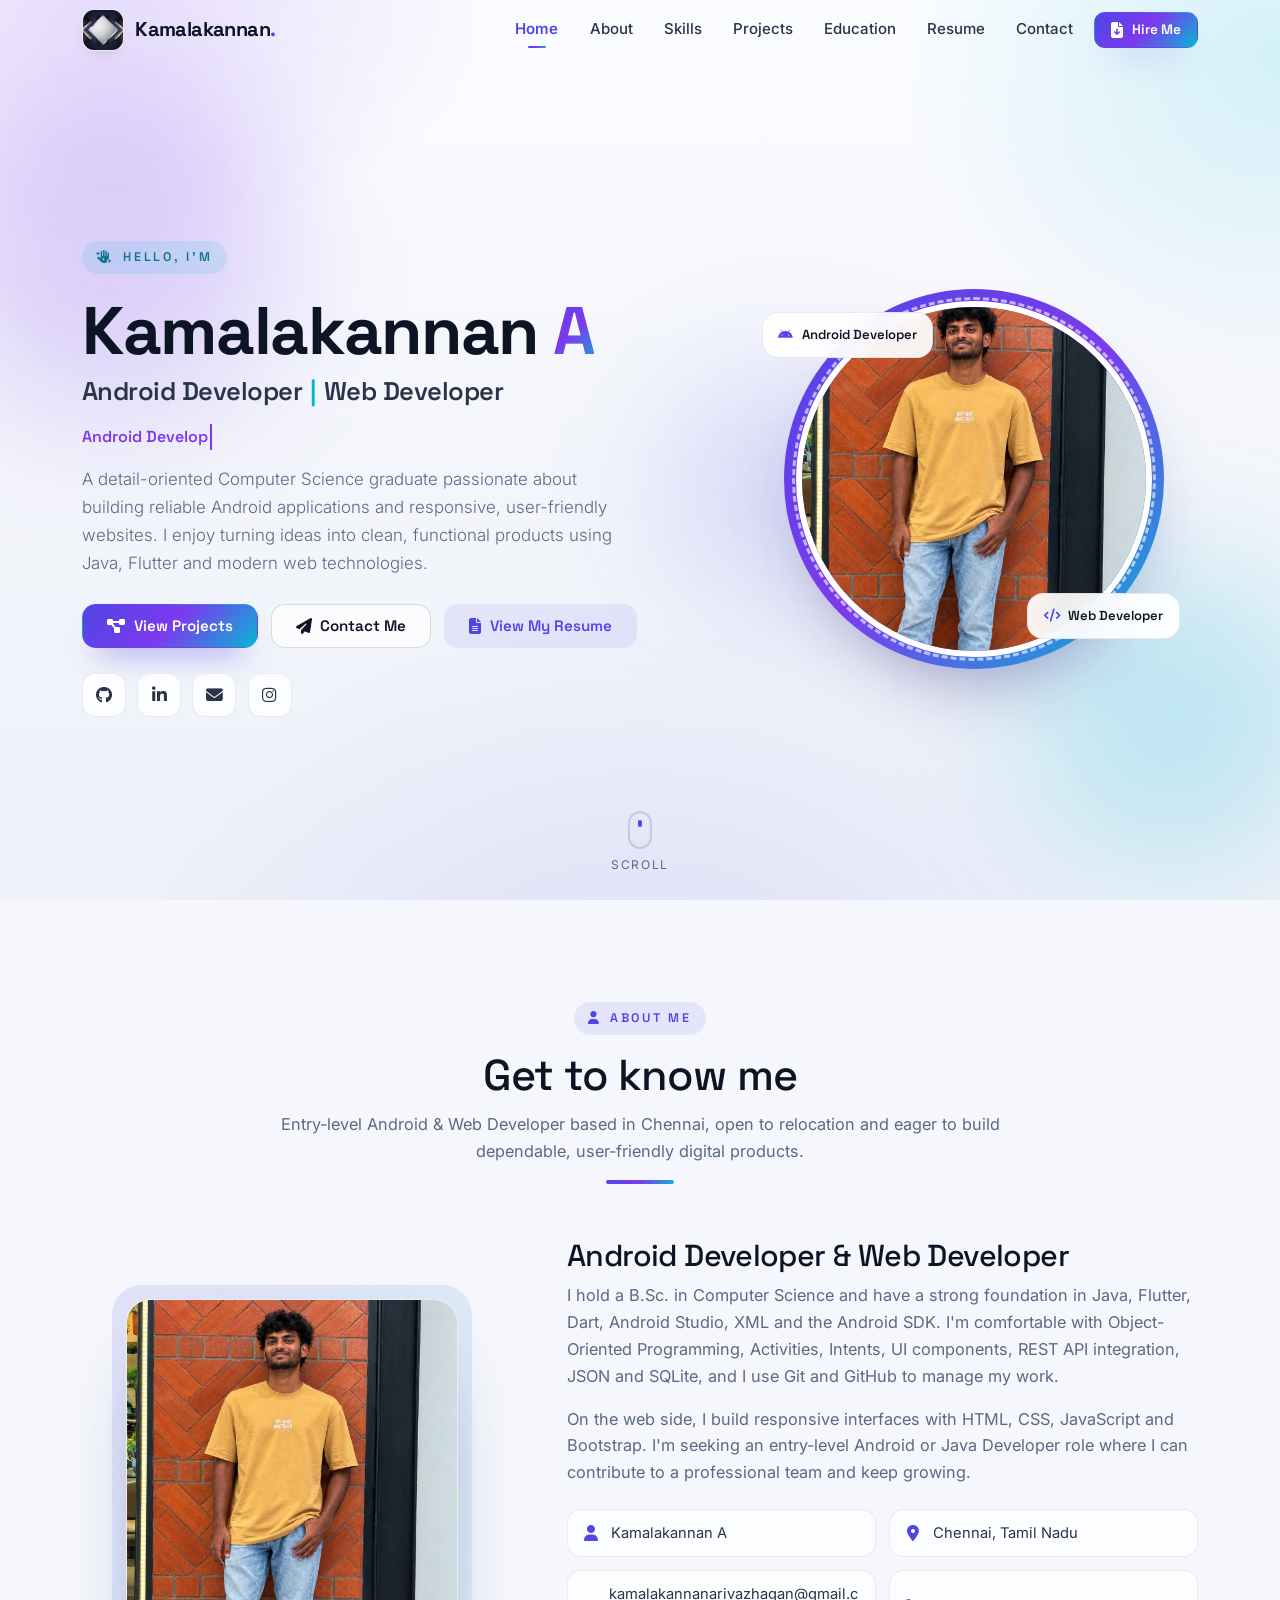
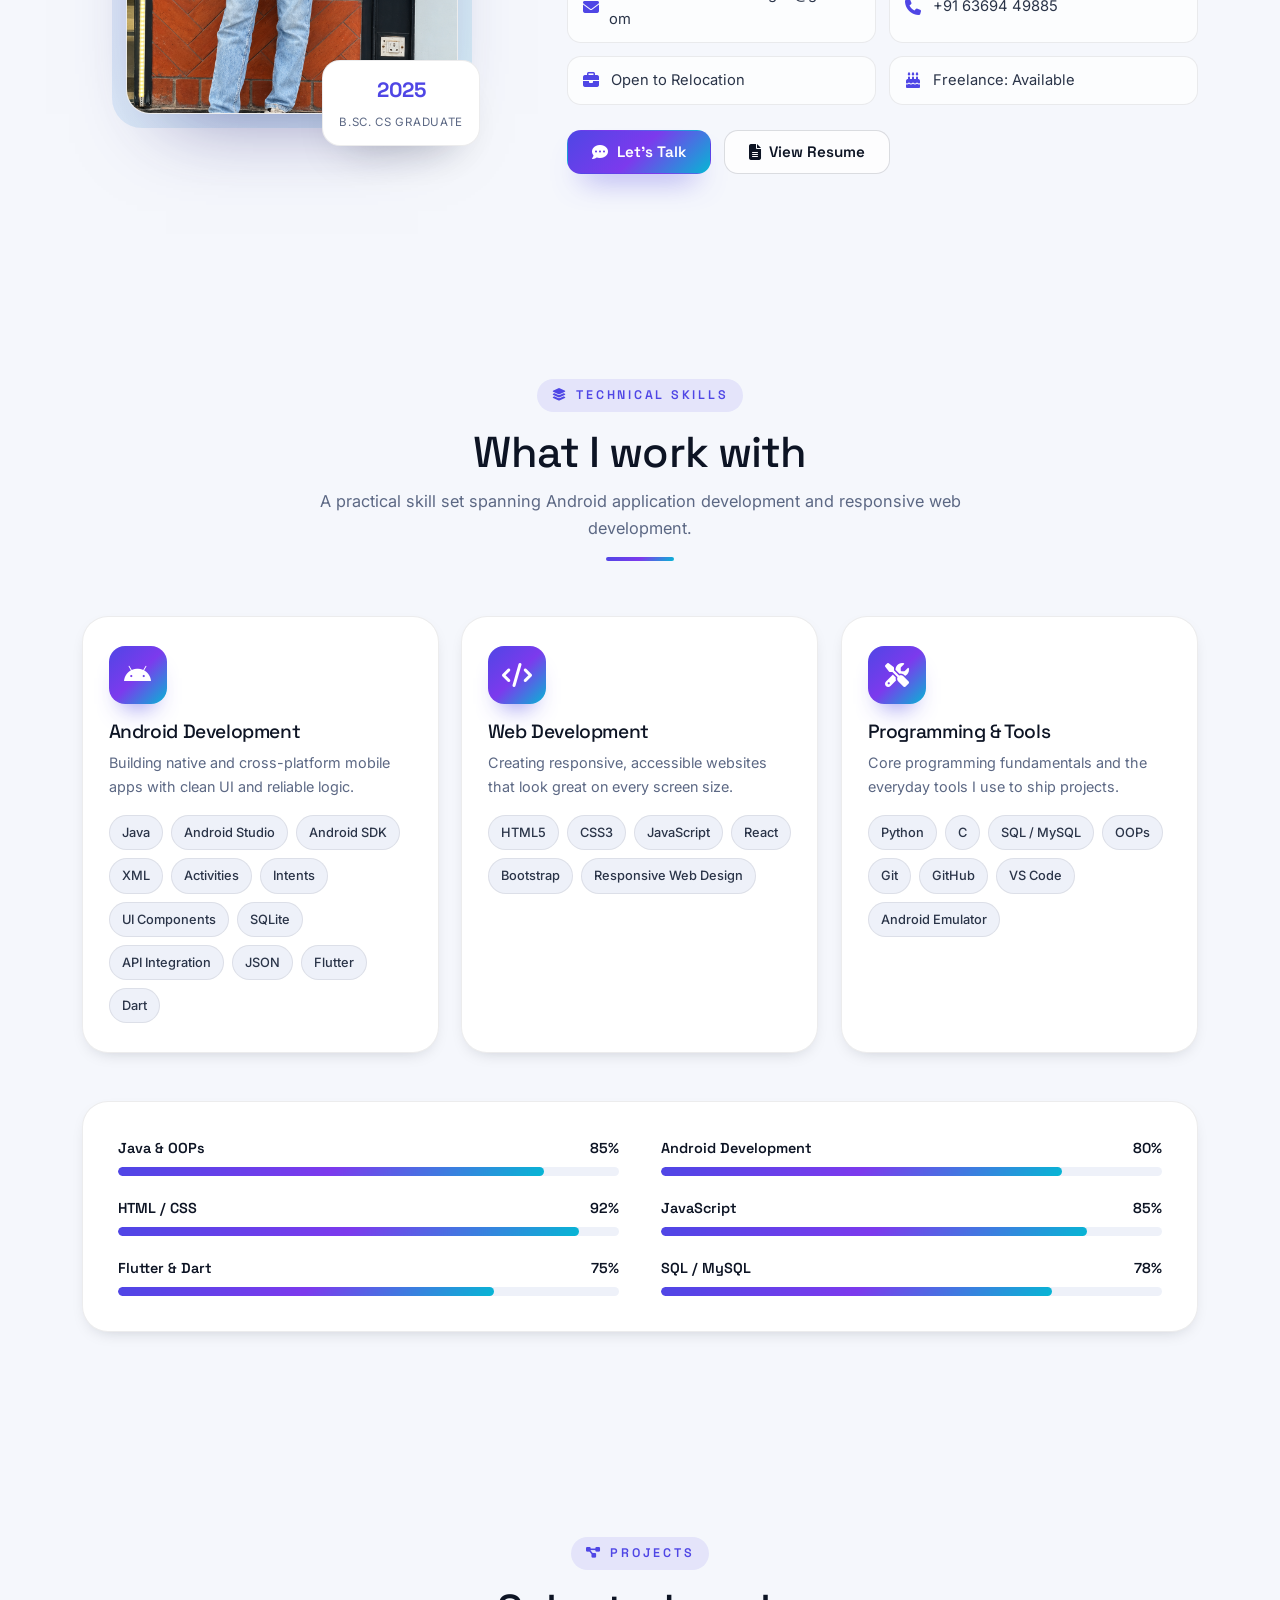
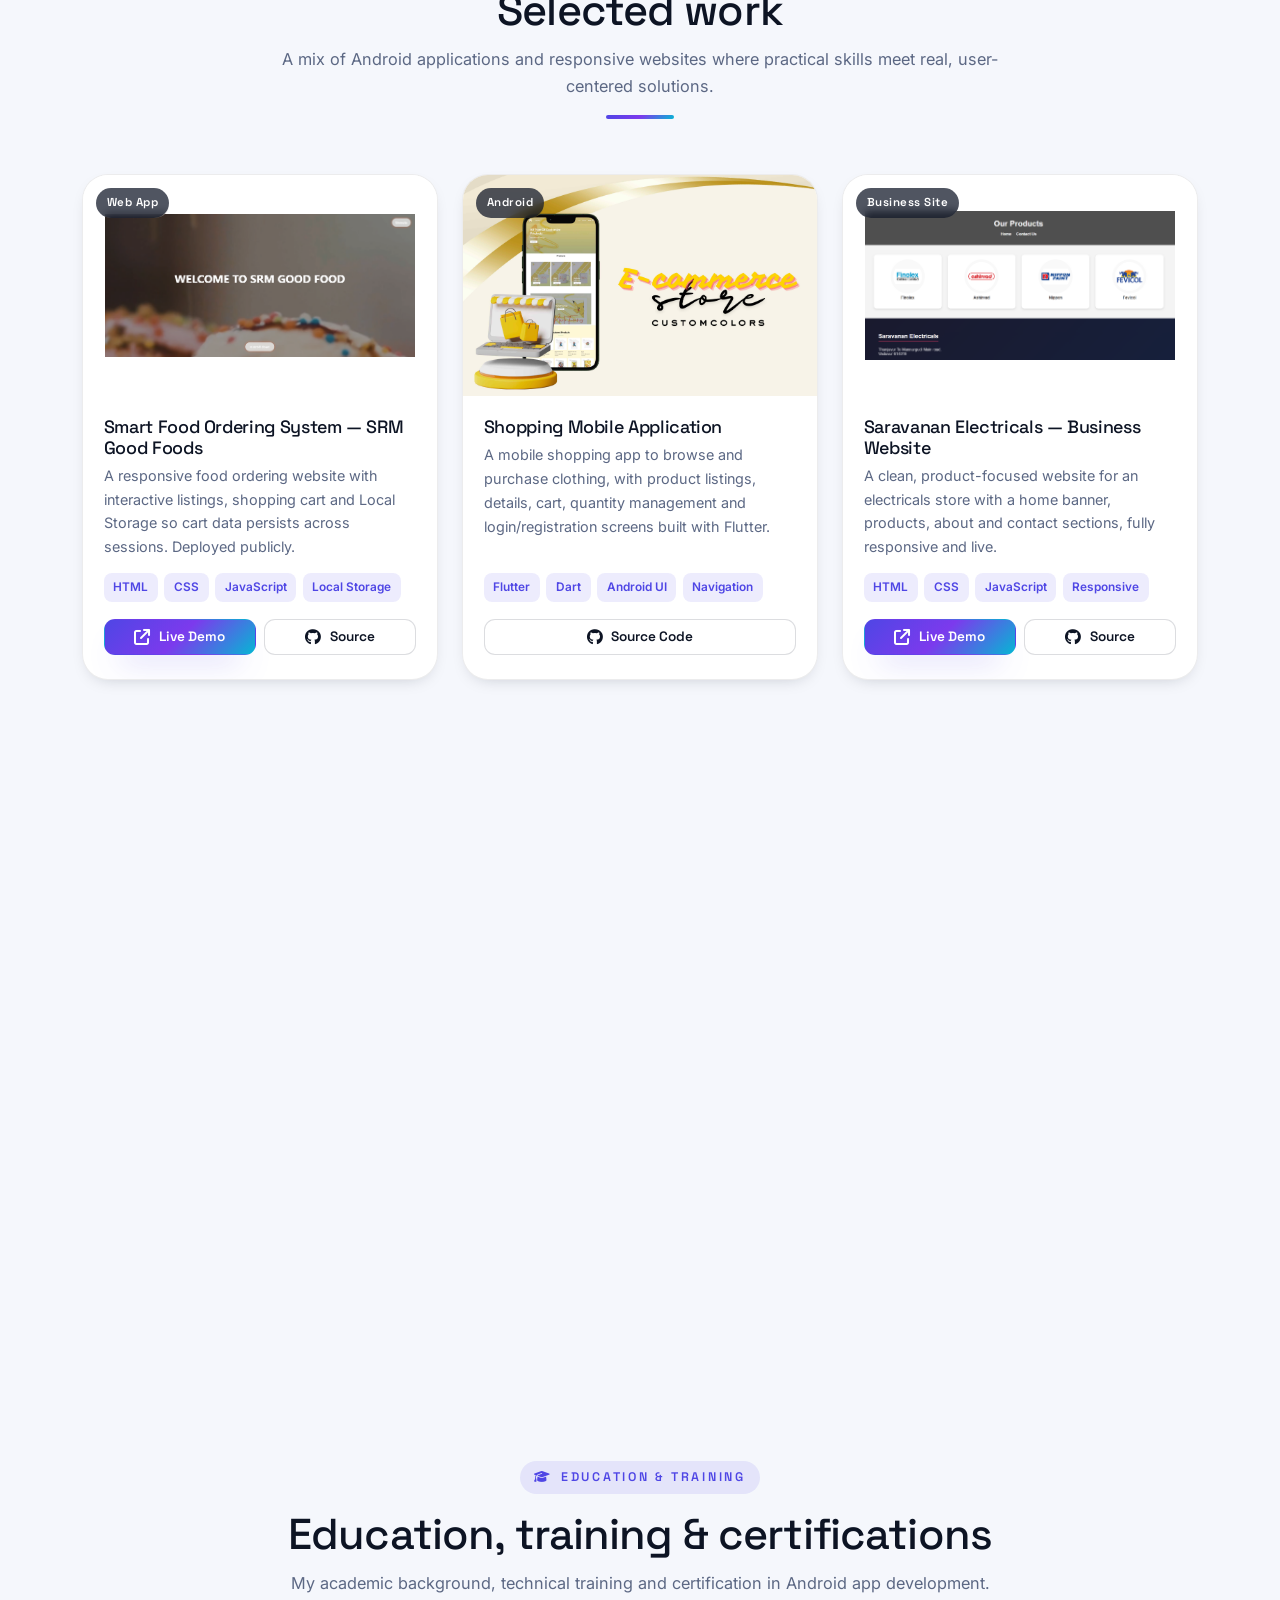
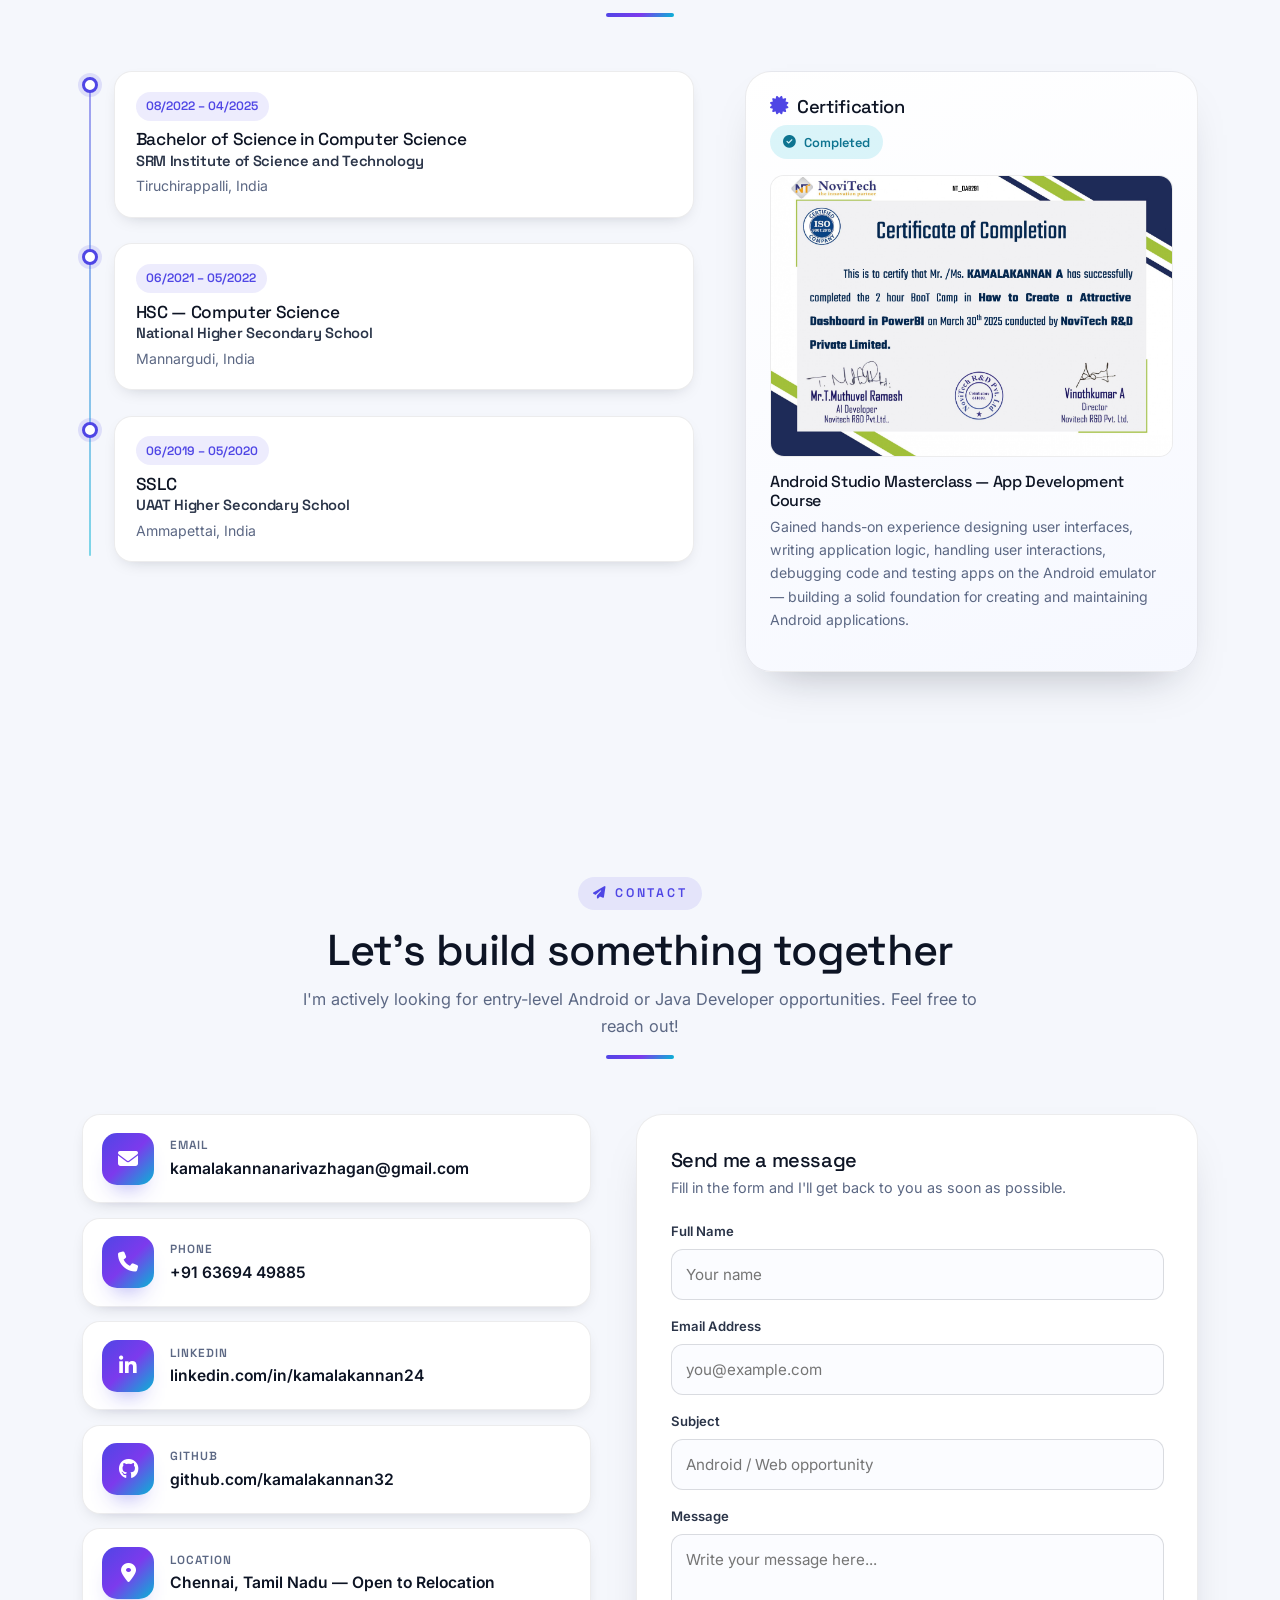
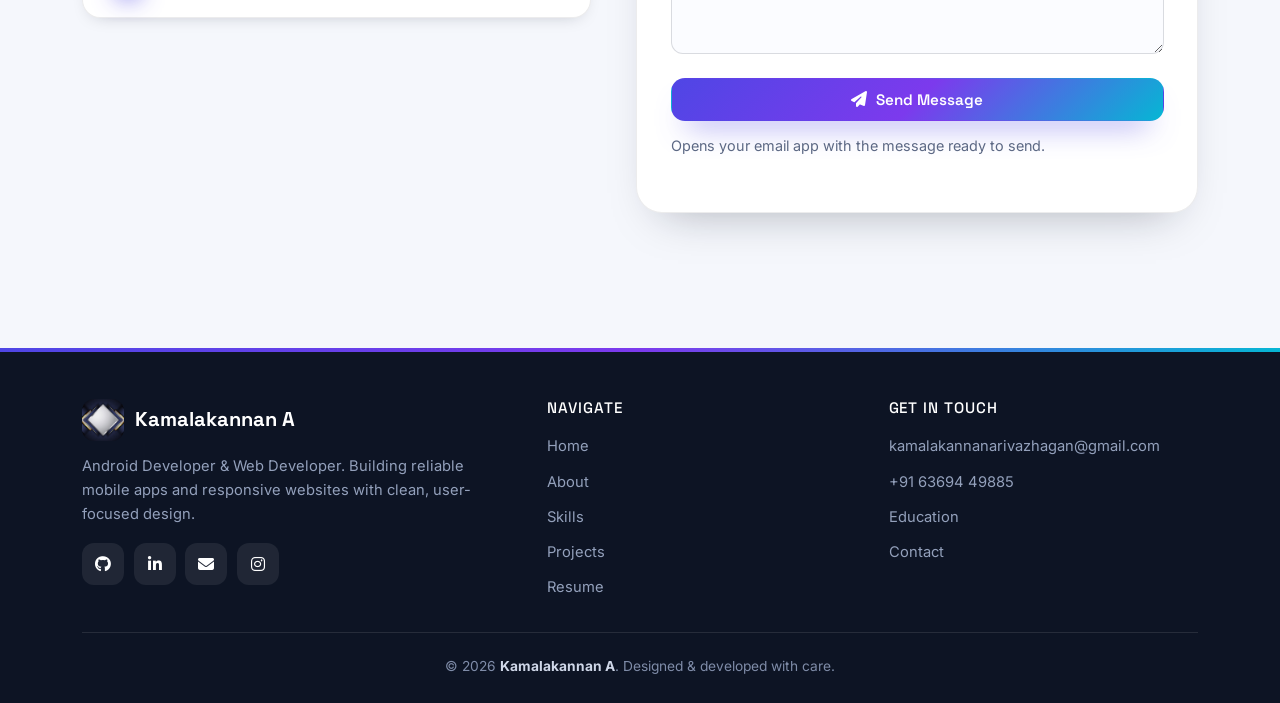
==== Kamalakannan-portfolio-master/index.html @ 7d99e380 "First version of my portfolio" ====
<!doctype html>
<html lang="en">

<head>
    <meta charset="utf-8">
    <meta name="viewport" content="width=device-width, initial-scale=1">
    <meta name="description"
        content="Kamalakannan A — Android Developer and Web Developer. Explore my mobile applications, responsive websites, projects and resume.">
    <meta name="author" content="Kamalakannan A">

    <title>Kamalakannan A | Android Developer &amp; Web Developer</title>

    <link rel="icon" href="pics/logo.png" type="image">
    <link rel="preconnect" href="https://fonts.googleapis.com">
    <link rel="preconnect" href="https://fonts.gstatic.com" crossorigin>
    <link
        href="https://fonts.googleapis.com/css2?family=Inter:wght@400;500;600;700&family=Space+Grotesk:wght@500;600;700&display=swap"
        rel="stylesheet">
    <link href="https://cdn.jsdelivr.net/npm/bootstrap@5.0.2/dist/css/bootstrap.min.css" rel="stylesheet"
        integrity="sha384-EVSTQN3/azprG1Anm3QDgpJLIm9Nao0Yz1ztcQTwFspd3yD65VohhpuuCOmLASjC" crossorigin="anonymous">
    <link rel="stylesheet" href="https://cdnjs.cloudflare.com/ajax/libs/font-awesome/6.5.2/css/all.min.css">
    <link rel="stylesheet" href="styles.css">
</head>

<body>
    <!-- Scroll progress -->
    <div class="scroll-progress"><span id="scrollBar"></span></div>

    <!-- ================= HEADER / NAV ================= -->
    <header class="site-header" id="siteHeader">
        <nav class="navbar navbar-expand-lg">
            <div class="container nav-inner">
                <a class="brand" href="#home">
                    <img src="pics/logo.png" class="brand-logo" alt="Kamalakannan logo">
                    <span>Kamalakannan<span class="dot">.</span></span>
                </a>

                <button class="navbar-toggler" type="button" data-bs-toggle="collapse" data-bs-target="#navMenu"
                    aria-controls="navMenu" aria-expanded="false" aria-label="Toggle navigation">
                    <span class="navbar-toggler-icon"></span>
                </button>

                <div class="collapse navbar-collapse" id="navMenu">
                    <ul class="nav-links ms-auto">
                        <li><a href="#home" class="is-active">Home</a></li>
                        <li><a href="#about">About</a></li>
                        <li><a href="#skills">Skills</a></li>
                        <li><a href="#projects">Projects</a></li>
                        <li><a href="#education">Education</a></li>
                        <li><a href="resume.html">Resume</a></li>
                        <li><a href="#contact">Contact</a></li>
                    </ul>
                    <a href="resume.html" class="btn-x btn-primary btn-sm-x nav-cta">
                        <i class="fa-solid fa-file-arrow-down"></i> Hire Me
                    </a>
                </div>
            </div>
        </nav>
    </header>

    <main>
        <!-- ================= HERO / HOME ================= -->
        <section class="hero" id="home">
            <span class="hero-blob b1"></span>
            <span class="hero-blob b2"></span>
            <span class="hero-blob b3"></span>

            <div class="container hero-grid">
                <div class="hero-text">
                    <span class="eyebrow"><i class="fa-solid fa-hand-sparkles"></i> Hello, I'm</span>
                    <h1>Kamalakannan <span class="gradient-text">A</span></h1>
                    <h2 class="role">
                        <span>Android Developer</span>
                        <span class="sep">|</span>
                        <span>Web Developer</span>
                    </h2>
                    <p class="type-line"><span id="typewriter"></span><span class="cursor">&nbsp;</span></p>
                    <p class="lead">
                        A detail-oriented Computer Science graduate passionate about building reliable Android
                        applications and responsive, user-friendly websites. I enjoy turning ideas into clean,
                        functional products using Java, Flutter and modern web technologies.
                    </p>

                    <div class="hero-btns">
                        <a href="#projects" class="btn-x btn-primary">
                            <i class="fa-solid fa-diagram-project"></i> View Projects
                        </a>
                        <a href="#contact" class="btn-x btn-outline">
                            <i class="fa-solid fa-paper-plane"></i> Contact Me
                        </a>
                        <a href="resume.html" class="btn-x btn-ghost">
                            <i class="fa-solid fa-file-lines"></i> View My Resume
                        </a>
                    </div>

                    <div class="hero-social">
                        <a href="https://github.com/kamalakannan32" target="_blank" rel="noopener"
                            aria-label="GitHub"><i class="fa-brands fa-github"></i></a>
                        <a href="https://www.linkedin.com/in/kamalakannan24/" target="_blank" rel="noopener"
                            aria-label="LinkedIn"><i class="fa-brands fa-linkedin-in"></i></a>
                        <a href="mailto:kamalakannanarivazhagan@gmail.com" aria-label="Email">
                            <i class="fa-solid fa-envelope"></i></a>
                        <a href="https://www.instagram.com/_kamal__24_" target="_blank" rel="noopener"
                            aria-label="Instagram"><i class="fa-brands fa-instagram"></i></a>
                    </div>
                </div>

                <div class="hero-photo">
                    <div class="photo-ring">
                        <img src="pics/kamal1.png" alt="Kamalakannan A">
                    </div>
                    <div class="float-card badge-android"><i class="fa-brands fa-android"></i> Android Developer</div>
                    <div class="float-card badge-web"><i class="fa-solid fa-code"></i> Web Developer</div>
                </div>
            </div>

            <a href="#about" class="scroll-cue" aria-label="Scroll down">
                <span class="mouse"></span>
                Scroll
            </a>
        </section>

        <!-- ================= ABOUT ================= -->
        <section class="section" id="about">
            <div class="container">
                <div class="section-head reveal">
                    <span class="eyebrow"><i class="fa-solid fa-user"></i> About Me</span>
                    <h2>Get to know me</h2>
                    <p>Entry-level Android &amp; Web Developer based in Chennai, open to relocation and eager to build
                        dependable, user-friendly digital products.</p>
                    <div class="under-line"></div>
                </div>

                <div class="about-grid">
                    <div class="about-photo reveal d1">
                        <div class="frame-wrap">
                            <div class="frame">
                                <img src="pics/kamal1.png" alt="Kamalakannan A profile photo">
                            </div>
                            <div class="exp-badge">
                                <strong>2025</strong>
                                <span>B.Sc. CS Graduate</span>
                            </div>
                        </div>
                    </div>

                    <div class="about-content reveal d2">
                        <h3>Android Developer &amp; Web Developer</h3>
                        <p>
                            I hold a B.Sc. in Computer Science and have a strong foundation in Java, Flutter, Dart,
                            Android Studio, XML and the Android SDK. I'm comfortable with Object-Oriented Programming,
                            Activities, Intents, UI components, REST API integration, JSON and SQLite, and I use Git and
                            GitHub to manage my work.
                        </p>
                        <p>
                            On the web side, I build responsive interfaces with HTML, CSS, JavaScript and Bootstrap.
                            I'm seeking an entry-level Android or Java Developer role where I can contribute to a
                            professional team and keep growing.
                        </p>

                        <ul class="info-grid">
                            <li><i class="fa-solid fa-user"></i> Kamalakannan A</li>
                            <li><i class="fa-solid fa-location-dot"></i> Chennai, Tamil Nadu</li>
                            <li><i class="fa-solid fa-envelope"></i> kamalakannanarivazhagan@gmail.com</li>
                            <li><i class="fa-solid fa-phone"></i> +91 63694 49885</li>
                            <li><i class="fa-solid fa-briefcase"></i> Open to Relocation</li>
                            <li><i class="fa-solid fa-cake-candles"></i> Freelance: Available</li>
                        </ul>

                        <div class="about-actions">
                            <a href="#contact" class="btn-x btn-primary"><i class="fa-solid fa-comment-dots"></i> Let's
                                Talk</a>
                            <a href="resume.html" class="btn-x btn-outline"><i class="fa-solid fa-file-lines"></i> View
                                Resume</a>
                        </div>
                    </div>
                </div>
            </div>
        </section>

        <!-- ================= SKILLS ================= -->
        <section class="section" id="skills">
            <div class="container">
                <div class="section-head reveal">
                    <span class="eyebrow"><i class="fa-solid fa-layer-group"></i> Technical Skills</span>
                    <h2>What I work with</h2>
                    <p>A practical skill set spanning Android application development and responsive web development.</p>
                    <div class="under-line"></div>
                </div>

                <div class="skills-grid">
                    <article class="skill-card reveal d1">
                        <div class="skill-icon"><i class="fa-brands fa-android"></i></div>
                        <h3>Android Development</h3>
                        <p>Building native and cross-platform mobile apps with clean UI and reliable logic.</p>
                        <div class="chips">
                            <span class="chip">Java</span>
                            <span class="chip">Android Studio</span>
                            <span class="chip">Android SDK</span>
                            <span class="chip">XML</span>
                            <span class="chip">Activities</span>
                            <span class="chip">Intents</span>
                            <span class="chip">UI Components</span>
                            <span class="chip">SQLite</span>
                            <span class="chip">API Integration</span>
                            <span class="chip">JSON</span>
                            <span class="chip">Flutter</span>
                            <span class="chip">Dart</span>
                        </div>
                    </article>

                    <article class="skill-card reveal d2">
                        <div class="skill-icon"><i class="fa-solid fa-code"></i></div>
                        <h3>Web Development</h3>
                        <p>Creating responsive, accessible websites that look great on every screen size.</p>
                        <div class="chips">
                            <span class="chip">HTML5</span>
                            <span class="chip">CSS3</span>
                            <span class="chip">JavaScript</span>
                            <span class="chip">React</span>
                            <span class="chip">Bootstrap</span>
                            <span class="chip">Responsive Web Design</span>
                        </div>
                    </article>

                    <article class="skill-card reveal d3">
                        <div class="skill-icon"><i class="fa-solid fa-screwdriver-wrench"></i></div>
                        <h3>Programming &amp; Tools</h3>
                        <p>Core programming fundamentals and the everyday tools I use to ship projects.</p>
                        <div class="chips">
                            <span class="chip">Python</span>
                            <span class="chip">C</span>
                            <span class="chip">SQL / MySQL</span>
                            <span class="chip">OOPs</span>
                            <span class="chip">Git</span>
                            <span class="chip">GitHub</span>
                            <span class="chip">VS Code</span>
                            <span class="chip">Android Emulator</span>
                        </div>
                    </article>
                </div>

                <div class="bars reveal d2">
                    <div class="bar-item">
                        <div class="bar-top"><span>Java &amp; OOPs</span><span>85%</span></div>
                        <div class="bar-track">
                            <div class="bar-fill" data-width="85"></div>
                        </div>
                    </div>
                    <div class="bar-item">
                        <div class="bar-top"><span>Android Development</span><span>80%</span></div>
                        <div class="bar-track">
                            <div class="bar-fill" data-width="80"></div>
                        </div>
                    </div>
                    <div class="bar-item">
                        <div class="bar-top"><span>HTML / CSS</span><span>92%</span></div>
                        <div class="bar-track">
                            <div class="bar-fill" data-width="92"></div>
                        </div>
                    </div>
                    <div class="bar-item">
                        <div class="bar-top"><span>JavaScript</span><span>85%</span></div>
                        <div class="bar-track">
                            <div class="bar-fill" data-width="85"></div>
                        </div>
                    </div>
                    <div class="bar-item">
                        <div class="bar-top"><span>Flutter &amp; Dart</span><span>75%</span></div>
                        <div class="bar-track">
                            <div class="bar-fill" data-width="75"></div>
                        </div>
                    </div>
                    <div class="bar-item">
                        <div class="bar-top"><span>SQL / MySQL</span><span>78%</span></div>
                        <div class="bar-track">
                            <div class="bar-fill" data-width="78"></div>
                        </div>
                    </div>
                </div>
            </div>
        </section>

        <!-- ================= PROJECTS ================= -->
        <section class="section" id="projects">
            <div class="container">
                <div class="section-head reveal">
                    <span class="eyebrow"><i class="fa-solid fa-diagram-project"></i> Projects</span>
                    <h2>Selected work</h2>
                    <p>A mix of Android applications and responsive websites where practical skills meet real,
                        user-centered solutions.</p>
                    <div class="under-line"></div>
                </div>

                <div class="projects-grid">
                    <!-- SRM Good Foods -->
                    <article class="project-card reveal d1">
                        <div class="project-media contain">
                            <span class="project-tag">Web App</span>
                            <img src="pics/food logo.png" alt="SRM Good Food ordering website">
                        </div>
                        <div class="project-body">
                            <h3>Smart Food Ordering System — SRM Good Foods</h3>
                            <p>A responsive food ordering website with interactive listings, shopping cart and Local
                                Storage so cart data persists across sessions. Deployed publicly.</p>
                            <div class="tech-tags">
                                <span>HTML</span><span>CSS</span><span>JavaScript</span><span>Local Storage</span>
                            </div>
                            <div class="project-links">
                                <a href="https://srmgoodfoods.netlify.app/" target="_blank" rel="noopener"
                                    class="btn-x btn-primary btn-sm-x"><i class="fa-solid fa-arrow-up-right-from-square"></i>
                                    Live Demo</a>
                                <a href="https://github.com/kamalakannan32/srmgoodfoods" target="_blank" rel="noopener"
                                    class="btn-x btn-outline btn-sm-x"><i class="fa-brands fa-github"></i> Source</a>
                            </div>
                        </div>
                    </article>

                    <!-- Shopping App -->
                    <article class="project-card reveal d2">
                        <div class="project-media">
                            <span class="project-tag">Android</span>
                            <img src="pics/E-commerce.jpg" alt="Shopping mobile application">
                        </div>
                        <div class="project-body">
                            <h3>Shopping Mobile Application</h3>
                            <p>A mobile shopping app to browse and purchase clothing, with product listings, details,
                                cart, quantity management and login/registration screens built with Flutter.</p>
                            <div class="tech-tags">
                                <span>Flutter</span><span>Dart</span><span>Android UI</span><span>Navigation</span>
                            </div>
                            <div class="project-links">
                                <a href="https://github.com/kamalakannan32/Shopping-app" target="_blank" rel="noopener"
                                    class="btn-x btn-outline btn-sm-x"><i class="fa-brands fa-github"></i> Source Code</a>
                            </div>
                        </div>
                    </article>

                    <!-- Saravanan Electricals -->
                    <article class="project-card reveal d3">
                        <div class="project-media contain">
                            <span class="project-tag">Business Site</span>
                            <img src="pics/saravanan logo.png" alt="Saravanan Electricals website">
                        </div>
                        <div class="project-body">
                            <h3>Saravanan Electricals — Business Website</h3>
                            <p>A clean, product-focused website for an electricals store with a home banner, products,
                                about and contact sections, fully responsive and live.</p>
                            <div class="tech-tags">
                                <span>HTML</span><span>CSS</span><span>JavaScript</span><span>Responsive</span>
                            </div>
                            <div class="project-links">
                                <a href="https://kamalakannan32.github.io/saravanan_electricals/" target="_blank"
                                    rel="noopener" class="btn-x btn-primary btn-sm-x"><i
                                        class="fa-solid fa-arrow-up-right-from-square"></i> Live Demo</a>
                                <a href="https://github.com/kamalakannan32/saravanan_electricals" target="_blank"
                                    rel="noopener" class="btn-x btn-outline btn-sm-x"><i class="fa-brands fa-github"></i>
                                    Source</a>
                            </div>
                        </div>
                    </article>

                    <!-- Travel -->
                    <article class="project-card reveal d1">
                        <div class="project-media">
                            <span class="project-tag">Landing Page</span>
                            <img src="pics/travel banner.jpg" alt="Travel website landing page">
                        </div>
                        <div class="project-body">
                            <h3>Travel Booking Landing Page</h3>
                            <p>A visually rich travel landing page featuring destination highlights and a modern,
                                responsive layout that adapts smoothly from desktop to mobile.</p>
                            <div class="tech-tags">
                                <span>HTML</span><span>CSS</span><span>JavaScript</span><span>Responsive</span>
                            </div>
                            <div class="project-links">
                                <a href="https://github.com/kamalakannan32" target="_blank" rel="noopener"
                                    class="btn-x btn-outline btn-sm-x"><i class="fa-brands fa-github"></i> GitHub</a>
                            </div>
                        </div>
                    </article>

                    <!-- Car -->
                    <article class="project-card reveal d2">
                        <div class="project-media">
                            <span class="project-tag">Showcase</span>
                            <img src="pics/car.jpg" alt="Car showcase website">
                        </div>
                        <div class="project-body">
                            <h3>Car Showcase Website</h3>
                            <p>A sleek car showcase page with a strong hero section and card-based layout, built to
                                present vehicles clearly across all screen sizes.</p>
                            <div class="tech-tags">
                                <span>HTML</span><span>CSS</span><span>JavaScript</span><span>Responsive</span>
                            </div>
                            <div class="project-links">
                                <a href="https://github.com/kamalakannan32" target="_blank" rel="noopener"
                                    class="btn-x btn-outline btn-sm-x"><i class="fa-brands fa-github"></i> GitHub</a>
                            </div>
                        </div>
                    </article>

                    <!-- Jewellery -->
                    <article class="project-card reveal d3">
                        <div class="project-media">
                            <span class="project-tag">E-commerce</span>
                            <img src="pics/jewellery banner.jpg" alt="Jewellery store website">
                        </div>
                        <div class="project-body">
                            <h3>Jewellery Store Website</h3>
                            <p>An elegant jewellery storefront with a premium banner and product-focused sections,
                                designed with a responsive, mobile-first approach.</p>
                            <div class="tech-tags">
                                <span>HTML</span><span>CSS</span><span>JavaScript</span><span>Responsive</span>
                            </div>
                            <div class="project-links">
                                <a href="https://github.com/kamalakannan32" target="_blank" rel="noopener"
                                    class="btn-x btn-outline btn-sm-x"><i class="fa-brands fa-github"></i> GitHub</a>
                            </div>
                        </div>
                    </article>
                </div>

                <div class="text-center mt-4 reveal">
                    <a href="https://github.com/kamalakannan32?tab=repositories" target="_blank" rel="noopener"
                        class="btn-x btn-outline">
                        <i class="fa-brands fa-github"></i> View more on GitHub
                    </a>
                </div>
            </div>
        </section>

        <!-- ================= EDUCATION ================= -->
        <section class="section" id="education">
            <div class="container">
                <div class="section-head reveal">
                    <span class="eyebrow"><i class="fa-solid fa-graduation-cap"></i> Education &amp; Training</span>
                    <h2>Education, training &amp; certifications</h2>
                    <p>My academic background, technical training and certification in Android app development.</p>
                    <div class="under-line"></div>
                </div>

                <div class="edu-layout">
                    <div class="timeline reveal d1">
                        <div class="tl-item">
                            <div class="tl-card">
                                <span class="period">08/2022 – 04/2025</span>
                                <h3>Bachelor of Science in Computer Science</h3>
                                <h4>SRM Institute of Science and Technology</h4>
                                <p>Tiruchirappalli, India</p>
                            </div>
                        </div>
                        <div class="tl-item">
                            <div class="tl-card">
                                <span class="period">06/2021 – 05/2022</span>
                                <h3>HSC — Computer Science</h3>
                                <h4>National Higher Secondary School</h4>
                                <p>Mannargudi, India</p>
                            </div>
                        </div>
                        <div class="tl-item">
                            <div class="tl-card">
                                <span class="period">06/2019 – 05/2020</span>
                                <h3>SSLC</h3>
                                <h4>UAAT Higher Secondary School</h4>
                                <p>Ammapettai, India</p>
                            </div>
                        </div>
                    </div>

                    <div class="cert-card reveal d2">
                        <h3><i class="fa-solid fa-certificate"></i> Certification</h3>
                        <span class="cert-badge"><i class="fa-solid fa-circle-check"></i> Completed</span>
                        <div class="cert-media">
                            <img src="pics/kamal AI.jpg" alt="Android Studio Masterclass certificate">
                        </div>
                        <h4 style="font-size:1rem; margin-bottom:0.3rem;">Android Studio Masterclass — App Development
                            Course</h4>
                        <p>
                            Gained hands-on experience designing user interfaces, writing application logic, handling
                            user interactions, debugging code and testing apps on the Android emulator — building a
                            solid foundation for creating and maintaining Android applications.
                        </p>
                    </div>
                </div>
            </div>
        </section>

        <!-- ================= CONTACT ================= -->
        <section class="section" id="contact">
            <div class="container">
                <div class="section-head reveal">
                    <span class="eyebrow"><i class="fa-solid fa-paper-plane"></i> Contact</span>
                    <h2>Let's build something together</h2>
                    <p>I'm actively looking for entry-level Android or Java Developer opportunities. Feel free to reach
                        out!</p>
                    <div class="under-line"></div>
                </div>

                <div class="contact-layout">
                    <div class="contact-info reveal d1">
                        <a class="contact-item" href="mailto:kamalakannanarivazhagan@gmail.com">
                            <span class="ci-icon"><i class="fa-solid fa-envelope"></i></span>
                            <span>
                                <small>Email</small>
                                <strong>kamalakannanarivazhagan@gmail.com</strong>
                            </span>
                        </a>
                        <a class="contact-item" href="tel:+916369449885">
                            <span class="ci-icon"><i class="fa-solid fa-phone"></i></span>
                            <span>
                                <small>Phone</small>
                                <strong>+91 63694 49885</strong>
                            </span>
                        </a>
                        <a class="contact-item" href="https://www.linkedin.com/in/kamalakannan24/" target="_blank"
                            rel="noopener">
                            <span class="ci-icon"><i class="fa-brands fa-linkedin-in"></i></span>
                            <span>
                                <small>LinkedIn</small>
                                <strong>linkedin.com/in/kamalakannan24</strong>
                            </span>
                        </a>
                        <a class="contact-item" href="https://github.com/kamalakannan32" target="_blank" rel="noopener">
                            <span class="ci-icon"><i class="fa-brands fa-github"></i></span>
                            <span>
                                <small>GitHub</small>
                                <strong>github.com/kamalakannan32</strong>
                            </span>
                        </a>
                        <div class="contact-item">
                            <span class="ci-icon"><i class="fa-solid fa-location-dot"></i></span>
                            <span>
                                <small>Location</small>
                                <strong>Chennai, Tamil Nadu — Open to Relocation</strong>
                            </span>
                        </div>
                    </div>

                    <form class="contact-form reveal d2" id="contactForm" novalidate>
                        <h3>Send me a message</h3>
                        <p>Fill in the form and I'll get back to you as soon as possible.</p>

                        <div class="field">
                            <label for="name">Full Name</label>
                            <input type="text" id="name" name="name" placeholder="Your name" required>
                        </div>
                        <div class="field">
                            <label for="email">Email Address</label>
                            <input type="email" id="email" name="email" placeholder="you@example.com" required>
                        </div>
                        <div class="field">
                            <label for="subject">Subject</label>
                            <input type="text" id="subject" name="subject" placeholder="Android / Web opportunity">
                        </div>
                        <div class="field">
                            <label for="message">Message</label>
                            <textarea id="message" name="message" placeholder="Write your message here..." required></textarea>
                        </div>

                        <button type="submit" class="btn-x btn-primary" style="width:100%;">
                            <i class="fa-solid fa-paper-plane"></i> Send Message
                        </button>
                        <p class="form-note" id="formNote">Opens your email app with the message ready to send.</p>
                    </form>
                </div>
            </div>
        </section>
    </main>

    <!-- ================= FOOTER ================= -->
    <footer class="site-footer">
        <div class="container">
            <div class="footer-grid">
                <div>
                    <div class="footer-brand">
                        <img src="pics/logo.png" alt="Kamalakannan logo">
                        <span>Kamalakannan A</span>
                    </div>
                    <p>Android Developer &amp; Web Developer. Building reliable mobile apps and responsive websites with
                        clean, user-focused design.</p>
                    <div class="footer-social">
                        <a href="https://github.com/kamalakannan32" target="_blank" rel="noopener"
                            aria-label="GitHub"><i class="fa-brands fa-github"></i></a>
                        <a href="https://www.linkedin.com/in/kamalakannan24/" target="_blank" rel="noopener"
                            aria-label="LinkedIn"><i class="fa-brands fa-linkedin-in"></i></a>
                        <a href="mailto:kamalakannanarivazhagan@gmail.com" aria-label="Email"><i
                                class="fa-solid fa-envelope"></i></a>
                        <a href="https://www.instagram.com/_kamal__24_" target="_blank" rel="noopener"
                            aria-label="Instagram"><i class="fa-brands fa-instagram"></i></a>
                    </div>
                </div>

                <div class="footer-col">
                    <h4>Navigate</h4>
                    <ul>
                        <li><a href="#home">Home</a></li>
                        <li><a href="#about">About</a></li>
                        <li><a href="#skills">Skills</a></li>
                        <li><a href="#projects">Projects</a></li>
                        <li><a href="resume.html">Resume</a></li>
                    </ul>
                </div>

                <div class="footer-col">
                    <h4>Get in touch</h4>
                    <ul>
                        <li><a href="mailto:kamalakannanarivazhagan@gmail.com">kamalakannanarivazhagan@gmail.com</a></li>
                        <li><a href="tel:+916369449885">+91 63694 49885</a></li>
                        <li><a href="#education">Education</a></li>
                        <li><a href="#contact">Contact</a></li>
                    </ul>
                </div>
            </div>

            <div class="footer-bottom">
                &copy; <span id="year"></span> <strong>Kamalakannan A</strong>. Designed &amp; developed with care.
            </div>
        </div>
    </footer>

    <script src="https://cdn.jsdelivr.net/npm/bootstrap@5.0.2/dist/js/bootstrap.bundle.min.js"
        integrity="sha384-MrcW6ZMFYlzcLA8Nl+NtUVF0sA7MsXsP1UyJoMp4YLEuNSfAP+JcXn/tWtIaxVXM"
        crossorigin="anonymous"></script>
    <script src="script.js"></script>
</body>

</html>
---- Kamalakannan-portfolio-master/styles.css ----
/* =========================================================
   Kamalakannan A — Android & Web Developer Portfolio
   Premium design system
   ========================================================= */

:root {
    --bg: #f5f7fc;
    --bg-2: #eef1f9;
    --surface: #ffffff;
    --surface-2: #fbfcff;
    --ink: #0d1424;
    --ink-soft: #2a3448;
    --muted: #5c6884;
    --line: rgba(13, 20, 36, 0.08);
    --line-strong: rgba(13, 20, 36, 0.14);

    --primary: #4f46e5;
    --primary-2: #7c3aed;
    --accent: #06b6d4;
    --accent-2: #22d3ee;

    --grad: linear-gradient(135deg, #4f46e5 0%, #7c3aed 50%, #06b6d4 100%);
    --grad-soft: linear-gradient(135deg, rgba(79, 70, 229, 0.12), rgba(6, 182, 212, 0.12));

    --shadow-sm: 0 6px 18px -10px rgba(13, 20, 36, 0.28);
    --shadow: 0 22px 45px -26px rgba(13, 20, 36, 0.35);
    --shadow-lg: 0 40px 80px -40px rgba(37, 34, 120, 0.55);

    --radius-sm: 12px;
    --radius: 18px;
    --radius-lg: 26px;

    --font-head: "Space Grotesk", "Poppins", sans-serif;
    --font-body: "Inter", system-ui, -apple-system, "Segoe UI", Roboto, sans-serif;

    --nav-h: 74px;
}

* {
    box-sizing: border-box;
}

html {
    scroll-behavior: smooth;
    scroll-padding-top: calc(var(--nav-h) + 12px);
}

body {
    margin: 0;
    font-family: var(--font-body);
    color: var(--ink);
    background: var(--bg);
    line-height: 1.65;
    overflow-x: hidden;
    -webkit-font-smoothing: antialiased;
    text-rendering: optimizeLegibility;
}

/* soft gradient mesh backdrop */
body::before {
    content: "";
    position: fixed;
    inset: 0;
    z-index: -2;
    background:
        radial-gradient(700px 500px at 8% -6%, rgba(124, 58, 237, 0.16), transparent 60%),
        radial-gradient(640px 520px at 100% 6%, rgba(6, 182, 212, 0.16), transparent 60%),
        radial-gradient(820px 620px at 50% 110%, rgba(79, 70, 229, 0.10), transparent 62%),
        linear-gradient(180deg, #fbfcff 0%, var(--bg) 40%, var(--bg-2) 100%);
}

img {
    max-width: 100%;
    display: block;
}

a {
    text-decoration: none;
    color: inherit;
}

h1, h2, h3, h4, h5, h6 {
    font-family: var(--font-head);
    color: var(--ink);
    margin: 0 0 0.5rem;
    line-height: 1.15;
    letter-spacing: -0.02em;
}

p {
    margin: 0 0 1rem;
    color: var(--muted);
}

.container {
    width: min(1180px, 92vw);
    margin-inline: auto;
}

.gradient-text {
    background: var(--grad);
    -webkit-background-clip: text;
    background-clip: text;
    -webkit-text-fill-color: transparent;
    color: transparent;
}

/* =========================================================
   Scroll progress
   ========================================================= */
.scroll-progress {
    position: fixed;
    top: 0;
    left: 0;
    height: 3px;
    width: 100%;
    z-index: 1100;
    background: transparent;
}

.scroll-progress span {
    display: block;
    height: 100%;
    width: 0%;
    background: var(--grad);
    border-radius: 0 3px 3px 0;
    transition: width 0.1s linear;
}

/* =========================================================
   Navbar
   ========================================================= */
.site-header {
    position: fixed;
    top: 0;
    left: 0;
    width: 100%;
    z-index: 1000;
    transition: background 0.35s ease, box-shadow 0.35s ease, backdrop-filter 0.35s ease;
}

.site-header .navbar {
    padding: 0.55rem 0;
}

.nav-inner {
    display: flex;
    align-items: center;
    justify-content: space-between;
    gap: 1rem;
}

.brand {
    display: inline-flex;
    align-items: center;
    gap: 0.7rem;
    font-family: var(--font-head);
    font-weight: 700;
    font-size: 1.25rem;
    color: var(--ink);
    letter-spacing: -0.03em;
}

.brand-logo {
    width: 42px;
    height: 42px;
    border-radius: 12px;
    object-fit: cover;
    box-shadow: var(--shadow-sm);
    border: 1px solid var(--line);
    background: #fff;
}

.brand .dot {
    color: var(--primary);
}

.site-header.scrolled {
    background: rgba(255, 255, 255, 0.82);
    backdrop-filter: blur(14px);
    -webkit-backdrop-filter: blur(14px);
    box-shadow: 0 10px 30px -22px rgba(13, 20, 36, 0.45);
    border-bottom: 1px solid var(--line);
}

.nav-links {
    display: flex;
    align-items: center;
    gap: 0.15rem;
    list-style: none;
    margin: 0;
    padding: 0;
}

.nav-links a {
    position: relative;
    display: block;
    padding: 0.5rem 0.9rem;
    font-size: 0.94rem;
    font-weight: 500;
    color: var(--ink-soft);
    border-radius: 10px;
    transition: color 0.2s ease, background 0.2s ease;
}

.nav-links a:hover {
    color: var(--primary);
    background: rgba(79, 70, 229, 0.08);
}

.nav-links a.is-active {
    color: var(--primary);
    font-weight: 600;
}

.nav-links a.is-active::after {
    content: "";
    position: absolute;
    left: 50%;
    bottom: 2px;
    width: 18px;
    height: 2px;
    transform: translateX(-50%);
    background: var(--grad);
    border-radius: 2px;
}

.nav-cta {
    margin-left: 0.4rem;
}

.navbar-toggler {
    border: 1px solid var(--line-strong);
    border-radius: 12px;
    padding: 0.4rem 0.6rem;
    background: rgba(255, 255, 255, 0.7);
}

.navbar-toggler:focus {
    box-shadow: 0 0 0 3px rgba(79, 70, 229, 0.25);
}

/* =========================================================
   Buttons
   ========================================================= */
.btn-x {
    --pad-y: 0.8rem;
    --pad-x: 1.5rem;
    display: inline-flex;
    align-items: center;
    justify-content: center;
    gap: 0.55rem;
    padding: var(--pad-y) var(--pad-x);
    font-family: var(--font-head);
    font-weight: 600;
    font-size: 0.95rem;
    border-radius: 14px;
    border: 1px solid transparent;
    cursor: pointer;
    transition: transform 0.22s ease, box-shadow 0.22s ease, background 0.22s ease, color 0.22s ease;
    white-space: nowrap;
    line-height: 1;
}

.btn-x i {
    font-size: 1rem;
}

.btn-primary {
    color: #fff;
    background: var(--grad);
    box-shadow: 0 18px 30px -16px rgba(79, 70, 229, 0.75);
}

.btn-primary:hover {
    transform: translateY(-3px);
    box-shadow: 0 24px 38px -16px rgba(79, 70, 229, 0.85);
    color: #fff;
}

.btn-outline {
    color: var(--ink);
    background: rgba(255, 255, 255, 0.75);
    border-color: var(--line-strong);
}

.btn-outline:hover {
    transform: translateY(-3px);
    color: var(--primary);
    border-color: var(--primary);
    box-shadow: var(--shadow);
}

.btn-ghost {
    color: var(--primary);
    background: rgba(79, 70, 229, 0.09);
}

.btn-ghost:hover {
    transform: translateY(-3px);
    color: #fff;
    background: var(--grad);
}

.btn-sm-x {
    --pad-y: 0.55rem;
    --pad-x: 1rem;
    font-size: 0.85rem;
    border-radius: 11px;
}

/* =========================================================
   Section scaffolding
   ========================================================= */
.section {
    padding: clamp(4rem, 8vw, 7rem) 0;
    position: relative;
}

.section-head {
    text-align: center;
    max-width: 720px;
    margin: 0 auto clamp(2.2rem, 5vw, 3.4rem);
}

.eyebrow {
    display: inline-flex;
    align-items: center;
    gap: 0.5rem;
    font-family: var(--font-head);
    font-size: 0.78rem;
    font-weight: 600;
    letter-spacing: 0.22em;
    text-transform: uppercase;
    color: var(--primary);
    background: rgba(79, 70, 229, 0.1);
    padding: 0.4rem 0.9rem;
    border-radius: 999px;
    margin-bottom: 1rem;
}

.section-head h2 {
    font-size: clamp(1.9rem, 4vw, 2.7rem);
}

.section-head p {
    font-size: 1.02rem;
    margin-top: 0.6rem;
}

.section-head .under-line {
    width: 68px;
    height: 4px;
    border-radius: 4px;
    background: var(--grad);
    margin: 1rem auto 0;
}

/* =========================================================
   Hero
   ========================================================= */
.hero {
    position: relative;
    min-height: 100vh;
    display: flex;
    align-items: center;
    padding: calc(var(--nav-h) + 3rem) 0 4rem;
    overflow: hidden;
}

.hero-blob {
    position: absolute;
    border-radius: 50%;
    filter: blur(70px);
    opacity: 0.55;
    z-index: -1;
    animation: floaty 12s ease-in-out infinite;
}

.hero-blob.b1 { width: 340px; height: 340px; background: rgba(124, 58, 237, 0.4); top: 8%; left: -60px; }
.hero-blob.b2 { width: 300px; height: 300px; background: rgba(6, 182, 212, 0.4); bottom: 4%; right: -40px; animation-delay: -4s; }
.hero-blob.b3 { width: 220px; height: 220px; background: rgba(79, 70, 229, 0.35); top: 42%; right: 30%; animation-delay: -8s; }

@keyframes floaty {
    0%, 100% { transform: translate(0, 0) scale(1); }
    50% { transform: translate(0, -26px) scale(1.06); }
}

.hero-grid {
    display: grid;
    grid-template-columns: 1.15fr 0.85fr;
    gap: clamp(2rem, 5vw, 4.5rem);
    align-items: center;
}

.hero .eyebrow {
    background: rgba(6, 182, 212, 0.12);
    color: #0e7490;
}

.hero h1 {
    font-size: clamp(2.4rem, 6vw, 4.2rem);
    font-weight: 700;
    margin: 0.2rem 0 0.4rem;
}

.hero .role {
    font-size: clamp(1.1rem, 2.6vw, 1.6rem);
    font-weight: 600;
    color: var(--ink-soft);
    display: flex;
    flex-wrap: wrap;
    align-items: center;
    gap: 0.5rem;
    margin-bottom: 1.1rem;
}

.hero .role .sep {
    color: var(--accent);
}

.hero .type-line {
    font-family: var(--font-head);
    font-weight: 600;
    color: var(--primary-2);
    min-height: 1.6em;
}

.hero .type-line .cursor {
    display: inline-block;
    width: 2px;
    background: var(--primary-2);
    margin-left: 2px;
    animation: blink 0.8s step-end infinite;
}

@keyframes blink {
    50% { opacity: 0; }
}

.hero .lead {
    font-size: 1.06rem;
    max-width: 560px;
    color: var(--muted);
}

.hero-btns {
    display: flex;
    flex-wrap: wrap;
    gap: 0.8rem;
    margin: 1.6rem 0 1.6rem;
}

.hero-social {
    display: flex;
    align-items: center;
    gap: 0.7rem;
}

.hero-social a {
    width: 44px;
    height: 44px;
    display: grid;
    place-items: center;
    border-radius: 13px;
    background: rgba(255, 255, 255, 0.8);
    border: 1px solid var(--line);
    color: var(--ink-soft);
    font-size: 1.05rem;
    transition: transform 0.2s ease, background 0.2s ease, color 0.2s ease, box-shadow 0.2s ease;
}

.hero-social a:hover {
    transform: translateY(-4px);
    color: #fff;
    background: var(--grad);
    box-shadow: var(--shadow);
}

.hero-photo {
    position: relative;
    justify-self: center;
    width: min(380px, 82vw);
}

.photo-ring {
    position: relative;
    border-radius: 50%;
    padding: 12px;
    background: var(--grad);
    box-shadow: var(--shadow-lg);
    animation: floaty 9s ease-in-out infinite;
}

.photo-ring::after {
    content: "";
    position: absolute;
    inset: 8px;
    border-radius: 50%;
    border: 3px dashed rgba(255, 255, 255, 0.6);
    pointer-events: none;
}

.photo-ring img {
    width: 100%;
    aspect-ratio: 1 / 1;
    object-fit: cover;
    object-position: center 22%;
    border-radius: 50%;
    border: 6px solid #fff;
}

.float-card {
    position: absolute;
    background: rgba(255, 255, 255, 0.92);
    backdrop-filter: blur(8px);
    border: 1px solid var(--line);
    border-radius: 16px;
    padding: 0.7rem 0.95rem;
    box-shadow: var(--shadow);
    font-family: var(--font-head);
    font-size: 0.82rem;
    font-weight: 600;
    display: flex;
    align-items: center;
    gap: 0.55rem;
}

.float-card i {
    color: var(--primary);
}

.float-card.badge-android { top: 6%; left: -6%; animation: floaty 7s ease-in-out infinite; }
.float-card.badge-web { bottom: 8%; right: -4%; animation: floaty 8s ease-in-out infinite reverse; }

.scroll-cue {
    position: absolute;
    left: 50%;
    bottom: 1.6rem;
    transform: translateX(-50%);
    display: inline-flex;
    flex-direction: column;
    align-items: center;
    gap: 0.35rem;
    color: var(--muted);
    font-size: 0.75rem;
    letter-spacing: 0.14em;
    text-transform: uppercase;
}

.scroll-cue .mouse {
    width: 24px;
    height: 38px;
    border: 2px solid var(--line-strong);
    border-radius: 14px;
    position: relative;
}

.scroll-cue .mouse::after {
    content: "";
    position: absolute;
    top: 7px;
    left: 50%;
    width: 4px;
    height: 7px;
    border-radius: 3px;
    background: var(--primary);
    transform: translateX(-50%);
    animation: wheel 1.6s ease-in-out infinite;
}

@keyframes wheel {
    0% { opacity: 0; transform: translate(-50%, 0); }
    40% { opacity: 1; }
    100% { opacity: 0; transform: translate(-50%, 12px); }
}

/* =========================================================
   About
   ========================================================= */
.about-grid {
    display: grid;
    grid-template-columns: 0.8fr 1.2fr;
    gap: clamp(2rem, 5vw, 4rem);
    align-items: center;
}

.about-photo {
    position: relative;
    justify-self: center;
    width: min(360px, 84vw);
}

.about-photo .frame {
    border-radius: 24px;
    overflow: hidden;
    border: 1px solid var(--line);
    box-shadow: var(--shadow-lg);
    background: #fff;
}

.about-photo img {
    width: 100%;
    aspect-ratio: 4 / 5;
    object-fit: cover;
    object-position: center 20%;
}

.about-photo .frame-wrap {
    position: relative;
    padding: 14px;
    border-radius: 30px;
    background: var(--grad-soft);
}

.about-photo .exp-badge {
    position: absolute;
    bottom: -18px;
    right: -8px;
    background: #fff;
    border: 1px solid var(--line);
    border-radius: 18px;
    padding: 0.7rem 1rem;
    box-shadow: var(--shadow);
    text-align: center;
}

.about-photo .exp-badge strong {
    display: block;
    font-family: var(--font-head);
    font-size: 1.3rem;
    color: var(--primary);
}

.about-photo .exp-badge span {
    font-size: 0.72rem;
    color: var(--muted);
    letter-spacing: 0.06em;
    text-transform: uppercase;
}

.about-content h3 {
    font-size: clamp(1.4rem, 3vw, 1.9rem);
}

.about-content > p {
    font-size: 1.02rem;
}

.info-grid {
    display: grid;
    grid-template-columns: repeat(2, minmax(0, 1fr));
    gap: 0.8rem;
    margin: 1.4rem 0 1.6rem;
    padding: 0;
    list-style: none;
}

.info-grid li {
    display: flex;
    align-items: center;
    gap: 0.65rem;
    background: rgba(255, 255, 255, 0.7);
    border: 1px solid var(--line);
    border-radius: 14px;
    padding: 0.7rem 0.9rem;
    font-size: 0.92rem;
    color: var(--ink-soft);
    overflow-wrap: anywhere;
}

.info-grid li i {
    color: var(--primary);
    font-size: 1rem;
    width: 18px;
    text-align: center;
}

.about-actions {
    display: flex;
    flex-wrap: wrap;
    gap: 0.8rem;
}

/* =========================================================
   Skills
   ========================================================= */
.skills-grid {
    display: grid;
    grid-template-columns: repeat(3, minmax(0, 1fr));
    gap: 1.4rem;
}

.skill-card {
    position: relative;
    background: var(--surface);
    border: 1px solid var(--line);
    border-radius: var(--radius-lg);
    padding: 1.8rem 1.6rem;
    box-shadow: var(--shadow-sm);
    overflow: hidden;
    transition: transform 0.3s ease, box-shadow 0.3s ease, border-color 0.3s ease;
}

.skill-card::before {
    content: "";
    position: absolute;
    inset: 0 0 auto 0;
    height: 4px;
    background: var(--grad);
    transform: scaleX(0);
    transform-origin: left;
    transition: transform 0.4s ease;
}

.skill-card:hover {
    transform: translateY(-8px);
    box-shadow: var(--shadow-lg);
    border-color: transparent;
}

.skill-card:hover::before {
    transform: scaleX(1);
}

.skill-icon {
    width: 58px;
    height: 58px;
    border-radius: 16px;
    display: grid;
    place-items: center;
    font-size: 1.5rem;
    color: #fff;
    background: var(--grad);
    box-shadow: 0 16px 26px -16px rgba(79, 70, 229, 0.9);
    margin-bottom: 1.1rem;
}

.skill-card h3 {
    font-size: 1.2rem;
}

.skill-card > p {
    font-size: 0.9rem;
}

.chips {
    display: flex;
    flex-wrap: wrap;
    gap: 0.5rem;
    margin-top: 1rem;
}

.chip {
    font-size: 0.8rem;
    font-weight: 500;
    color: var(--ink-soft);
    background: var(--bg-2);
    border: 1px solid var(--line);
    padding: 0.38rem 0.75rem;
    border-radius: 999px;
    transition: transform 0.18s ease, background 0.18s ease, color 0.18s ease;
}

.chip:hover {
    transform: translateY(-2px);
    color: #fff;
    background: var(--grad);
    border-color: transparent;
}

/* skill bars */
.bars {
    margin-top: 3rem;
    display: grid;
    grid-template-columns: repeat(2, minmax(0, 1fr));
    gap: 1.3rem 2.6rem;
    background: var(--surface);
    border: 1px solid var(--line);
    border-radius: var(--radius-lg);
    padding: clamp(1.4rem, 3vw, 2.2rem);
    box-shadow: var(--shadow-sm);
}

.bar-item .bar-top {
    display: flex;
    justify-content: space-between;
    font-family: var(--font-head);
    font-weight: 600;
    font-size: 0.9rem;
    margin-bottom: 0.4rem;
}

.bar-track {
    height: 9px;
    border-radius: 999px;
    background: var(--bg-2);
    overflow: hidden;
}

.bar-fill {
    height: 100%;
    width: 0;
    border-radius: 999px;
    background: var(--grad);
    transition: width 1.2s cubic-bezier(0.22, 0.7, 0.2, 1);
}

/* =========================================================
   Projects
   ========================================================= */
.projects-grid {
    display: grid;
    grid-template-columns: repeat(3, minmax(0, 1fr));
    gap: 1.5rem;
}

.project-card {
    display: flex;
    flex-direction: column;
    background: var(--surface);
    border: 1px solid var(--line);
    border-radius: var(--radius-lg);
    overflow: hidden;
    box-shadow: var(--shadow-sm);
    transition: transform 0.32s ease, box-shadow 0.32s ease;
}

.project-card:hover {
    transform: translateY(-8px);
    box-shadow: var(--shadow-lg);
}

.project-media {
    position: relative;
    aspect-ratio: 16 / 10;
    overflow: hidden;
    background: linear-gradient(135deg, #eef1fb, #e6fbff);
}

.project-media img {
    width: 100%;
    height: 100%;
    object-fit: cover;
    transition: transform 0.5s ease;
}

.project-card:hover .project-media img {
    transform: scale(1.06);
}

.project-media.contain img {
    object-fit: contain;
    padding: 1.4rem;
    background: #fff;
}

.project-tag {
    position: absolute;
    top: 0.8rem;
    left: 0.8rem;
    font-family: var(--font-head);
    font-size: 0.72rem;
    font-weight: 600;
    letter-spacing: 0.04em;
    color: #fff;
    background: rgba(13, 20, 36, 0.72);
    backdrop-filter: blur(4px);
    padding: 0.35rem 0.7rem;
    border-radius: 999px;
}

.project-body {
    padding: 1.3rem 1.3rem 1.5rem;
    display: flex;
    flex-direction: column;
    flex: 1;
}

.project-body h3 {
    font-size: 1.12rem;
    margin-bottom: 0.35rem;
}

.project-body p {
    font-size: 0.9rem;
    margin-bottom: 0.9rem;
    flex: 1;
}

.tech-tags {
    display: flex;
    flex-wrap: wrap;
    gap: 0.4rem;
    margin-bottom: 1.1rem;
}

.tech-tags span {
    font-size: 0.74rem;
    font-weight: 600;
    color: var(--primary);
    background: rgba(79, 70, 229, 0.1);
    padding: 0.28rem 0.6rem;
    border-radius: 8px;
}

.project-links {
    display: flex;
    flex-wrap: wrap;
    gap: 0.55rem;
}

.project-links .btn-x {
    flex: 1;
    min-width: 120px;
}

/* =========================================================
   Education / Timeline
   ========================================================= */
.edu-layout {
    display: grid;
    grid-template-columns: 1.15fr 0.85fr;
    gap: clamp(2rem, 4vw, 3.2rem);
    align-items: start;
}

.timeline {
    position: relative;
    padding-left: 2rem;
}

.timeline::before {
    content: "";
    position: absolute;
    left: 7px;
    top: 6px;
    bottom: 6px;
    width: 2px;
    background: linear-gradient(180deg, var(--primary), var(--accent));
    border-radius: 2px;
    opacity: 0.5;
}

.tl-item {
    position: relative;
    padding-bottom: 1.6rem;
}

.tl-item:last-child {
    padding-bottom: 0;
}

.tl-item::before {
    content: "";
    position: absolute;
    left: -2rem;
    top: 6px;
    width: 16px;
    height: 16px;
    border-radius: 50%;
    background: #fff;
    border: 3px solid var(--primary);
    box-shadow: 0 0 0 4px rgba(79, 70, 229, 0.14);
}

.tl-card {
    background: var(--surface);
    border: 1px solid var(--line);
    border-radius: var(--radius);
    padding: 1.2rem 1.3rem;
    box-shadow: var(--shadow-sm);
    transition: transform 0.28s ease, box-shadow 0.28s ease;
}

.tl-card:hover {
    transform: translateX(6px);
    box-shadow: var(--shadow);
}

.tl-card .period {
    display: inline-block;
    font-family: var(--font-head);
    font-size: 0.76rem;
    font-weight: 600;
    color: var(--primary);
    background: rgba(79, 70, 229, 0.1);
    padding: 0.28rem 0.65rem;
    border-radius: 999px;
    margin-bottom: 0.6rem;
}

.tl-card h3 {
    font-size: 1.08rem;
    margin-bottom: 0.15rem;
}

.tl-card h4 {
    font-size: 0.92rem;
    font-weight: 600;
    color: var(--ink-soft);
    margin-bottom: 0.3rem;
}

.tl-card p {
    font-size: 0.88rem;
    margin: 0;
}

.cert-card {
    background: linear-gradient(160deg, #ffffff, #f6f8ff);
    border: 1px solid var(--line);
    border-radius: var(--radius-lg);
    padding: 1.5rem;
    box-shadow: var(--shadow);
    position: sticky;
    top: calc(var(--nav-h) + 18px);
}

.cert-card h3 {
    font-size: 1.15rem;
    display: flex;
    align-items: center;
    gap: 0.6rem;
}

.cert-card h3 i {
    color: var(--primary);
}

.cert-media {
    border-radius: 14px;
    overflow: hidden;
    border: 1px solid var(--line);
    margin: 1rem 0;
    background: #fff;
}

.cert-media img {
    width: 100%;
    object-fit: cover;
}

.cert-card p {
    font-size: 0.88rem;
}

.cert-badge {
    display: inline-flex;
    align-items: center;
    gap: 0.5rem;
    font-family: var(--font-head);
    font-size: 0.8rem;
    font-weight: 600;
    color: #0e7490;
    background: rgba(6, 182, 212, 0.14);
    padding: 0.4rem 0.8rem;
    border-radius: 999px;
}

/* =========================================================
   Contact
   ========================================================= */
.contact-layout {
    display: grid;
    grid-template-columns: 0.95fr 1.05fr;
    gap: clamp(1.6rem, 4vw, 2.8rem);
    align-items: stretch;
}

.contact-info {
    display: grid;
    gap: 0.9rem;
    align-content: start;
}

.contact-item {
    display: flex;
    align-items: center;
    gap: 1rem;
    background: var(--surface);
    border: 1px solid var(--line);
    border-radius: var(--radius);
    padding: 1.1rem 1.2rem;
    box-shadow: var(--shadow-sm);
    transition: transform 0.25s ease, box-shadow 0.25s ease, border-color 0.25s ease;
    overflow-wrap: anywhere;
}

.contact-item:hover {
    transform: translateY(-5px);
    box-shadow: var(--shadow);
    border-color: rgba(79, 70, 229, 0.35);
}

.contact-item .ci-icon {
    flex: none;
    width: 52px;
    height: 52px;
    border-radius: 15px;
    display: grid;
    place-items: center;
    font-size: 1.25rem;
    color: #fff;
    background: var(--grad);
    box-shadow: 0 14px 24px -16px rgba(79, 70, 229, 0.9);
}

.contact-item small {
    display: block;
    font-family: var(--font-head);
    font-size: 0.74rem;
    font-weight: 600;
    letter-spacing: 0.08em;
    text-transform: uppercase;
    color: var(--muted);
}

.contact-item strong {
    font-weight: 600;
    font-size: 0.98rem;
    color: var(--ink);
}

.contact-form {
    background: var(--surface);
    border: 1px solid var(--line);
    border-radius: var(--radius-lg);
    padding: clamp(1.4rem, 3vw, 2.1rem);
    box-shadow: var(--shadow);
}

.contact-form h3 {
    font-size: 1.25rem;
    margin-bottom: 0.3rem;
}

.contact-form > p {
    font-size: 0.9rem;
    margin-bottom: 1.3rem;
}

.field {
    margin-bottom: 1rem;
}

.field label {
    display: block;
    font-size: 0.82rem;
    font-weight: 600;
    color: var(--ink-soft);
    margin-bottom: 0.4rem;
}

.field input,
.field textarea {
    width: 100%;
    font-family: var(--font-body);
    font-size: 0.95rem;
    color: var(--ink);
    background: var(--surface-2);
    border: 1px solid var(--line-strong);
    border-radius: 12px;
    padding: 0.75rem 0.9rem;
    transition: border-color 0.2s ease, box-shadow 0.2s ease, background 0.2s ease;
}

.field input:focus,
.field textarea:focus {
    outline: none;
    background: #fff;
    border-color: var(--primary);
    box-shadow: 0 0 0 4px rgba(79, 70, 229, 0.14);
}

.field textarea {
    resize: vertical;
    min-height: 120px;
}

.form-note {
    font-size: 0.82rem;
    color: var(--muted);
    margin-top: 0.8rem;
    margin-bottom: 0;
}

/* =========================================================
   Footer
   ========================================================= */
.site-footer {
    margin-top: 2rem;
    background: #0d1424;
    color: #c7cee0;
    padding: 3.2rem 0 1.6rem;
    position: relative;
    overflow: hidden;
}

.site-footer::before {
    content: "";
    position: absolute;
    top: 0;
    left: 0;
    right: 0;
    height: 4px;
    background: var(--grad);
}

.footer-grid {
    display: grid;
    grid-template-columns: 1.4fr 1fr 1fr;
    gap: 2rem;
    padding-bottom: 2rem;
    border-bottom: 1px solid rgba(255, 255, 255, 0.1);
}

.footer-brand {
    display: flex;
    align-items: center;
    gap: 0.7rem;
    font-family: var(--font-head);
    font-weight: 700;
    font-size: 1.25rem;
    color: #fff;
    margin-bottom: 0.8rem;
}

.footer-brand img {
    width: 42px;
    height: 42px;
    border-radius: 12px;
    object-fit: cover;
}

.site-footer p {
    color: #93a0bb;
    font-size: 0.92rem;
}

.footer-col h4 {
    color: #fff;
    font-size: 0.95rem;
    letter-spacing: 0.06em;
    text-transform: uppercase;
    margin-bottom: 1rem;
}

.footer-col ul {
    list-style: none;
    margin: 0;
    padding: 0;
    display: grid;
    gap: 0.55rem;
}

.footer-col a {
    color: #93a0bb;
    font-size: 0.92rem;
    transition: color 0.2s ease, padding-left 0.2s ease;
}

.footer-col a:hover {
    color: #fff;
    padding-left: 4px;
}

.footer-social {
    display: flex;
    gap: 0.6rem;
    margin-top: 0.4rem;
}

.footer-social a {
    width: 42px;
    height: 42px;
    display: grid;
    place-items: center;
    border-radius: 12px;
    background: rgba(255, 255, 255, 0.08);
    color: #fff;
    transition: background 0.2s ease, transform 0.2s ease;
}

.footer-social a:hover {
    background: var(--grad);
    transform: translateY(-3px);
}

.footer-bottom {
    padding-top: 1.4rem;
    text-align: center;
    font-size: 0.86rem;
    color: #7f8ca8;
}

.footer-bottom strong {
    color: #cfd7e8;
}

/* =========================================================
   Reveal animations
   ========================================================= */
.reveal {
    opacity: 0;
    transform: translateY(28px);
    transition: opacity 0.7s cubic-bezier(0.22, 0.7, 0.2, 1), transform 0.7s cubic-bezier(0.22, 0.7, 0.2, 1);
    will-change: opacity, transform;
}

.reveal.in {
    opacity: 1;
    transform: none;
}

.reveal.d1 { transition-delay: 0.08s; }
.reveal.d2 { transition-delay: 0.16s; }
.reveal.d3 { transition-delay: 0.24s; }
.reveal.d4 { transition-delay: 0.32s; }
.reveal.d5 { transition-delay: 0.4s; }

@media (prefers-reduced-motion: reduce) {
    *,
    *::before,
    *::after {
        animation-duration: 0.001ms !important;
        animation-iteration-count: 1 !important;
        transition-duration: 0.001ms !important;
        scroll-behavior: auto !important;
    }
    .reveal {
        opacity: 1;
        transform: none;
    }
}

/* =========================================================
   Resume page
   ========================================================= */
.resume-page {
    padding-top: var(--nav-h);
    min-height: 100vh;
}

.resume-hero {
    padding: clamp(2.2rem, 5vw, 3.6rem) 0 1.5rem;
    text-align: center;
}

.resume-hero h1 {
    font-size: clamp(1.9rem, 4.5vw, 3rem);
}

.resume-hero .role {
    font-family: var(--font-head);
    font-weight: 600;
    font-size: clamp(1rem, 2.4vw, 1.35rem);
    color: var(--ink-soft);
    margin-bottom: 1.3rem;
}

.resume-toolbar {
    display: flex;
    flex-wrap: wrap;
    justify-content: center;
    gap: 0.7rem;
    margin-bottom: 1.8rem;
}

.pdf-shell {
    background: var(--surface);
    border: 1px solid var(--line);
    border-radius: var(--radius-lg);
    box-shadow: var(--shadow-lg);
    padding: 0.7rem;
    margin-bottom: 2.5rem;
}

.pdf-frame {
    width: 100%;
    height: min(82vh, 1050px);
    min-height: 460px;
    border: 0;
    border-radius: 18px;
    background: #eef1f9;
    display: block;
}

.pdf-fallback {
    padding: 1rem 0.4rem 0.2rem;
    text-align: center;
    font-size: 0.88rem;
    color: var(--muted);
}

.pdf-fallback a {
    color: var(--primary);
    font-weight: 600;
}

/* =========================================================
   Responsive
   ========================================================= */
@media (max-width: 1200px) {
    .projects-grid {
        grid-template-columns: repeat(2, minmax(0, 1fr));
    }
}

@media (max-width: 992px) {
    .hero {
        min-height: auto;
        padding-bottom: 5rem;
    }
    .hero-grid {
        grid-template-columns: 1fr;
        text-align: center;
    }
    .hero-text {
        order: 2;
    }
    .hero-photo {
        order: 1;
        margin-bottom: 1rem;
    }
    .hero .role,
    .hero-btns,
    .hero-social {
        justify-content: center;
    }
    .hero .lead {
        margin-inline: auto;
    }
    .hero .eyebrow {
        margin-inline: auto;
    }

    .about-grid {
        grid-template-columns: 1fr;
        text-align: center;
    }
    .about-photo {
        order: -1;
    }
    .info-grid {
        text-align: left;
    }
    .about-actions {
        justify-content: center;
    }

    .skills-grid {
        grid-template-columns: 1fr;
    }
    .edu-layout {
        grid-template-columns: 1fr;
    }
    .cert-card {
        position: static;
    }
    .contact-layout {
        grid-template-columns: 1fr;
    }

    /* mobile nav drawer */
    .site-header .navbar-collapse {
        margin-top: 0.6rem;
        background: rgba(255, 255, 255, 0.98);
        backdrop-filter: blur(14px);
        border: 1px solid var(--line);
        border-radius: 18px;
        padding: 0.8rem;
        box-shadow: var(--shadow-lg);
    }
    .nav-links {
        flex-direction: column;
        align-items: stretch;
        gap: 0.15rem;
    }
    .nav-links a {
        padding: 0.8rem 1rem;
        border-radius: 12px;
    }
    .nav-links a.is-active::after {
        display: none;
    }
    .nav-cta {
        margin: 0.5rem 0 0;
        width: 100%;
    }
    .navbar-toggler {
        order: 3;
    }
}

@media (max-width: 768px) {
    .projects-grid {
        grid-template-columns: 1fr;
    }
    .bars {
        grid-template-columns: 1fr;
    }
    .footer-grid {
        grid-template-columns: 1fr;
        text-align: center;
    }
    .footer-brand,
    .footer-social {
        justify-content: center;
    }
    .float-card {
        font-size: 0.72rem;
        padding: 0.55rem 0.7rem;
    }
    .float-card.badge-android { left: 0; }
    .float-card.badge-web { right: 0; }
}

@media (max-width: 560px) {
    .info-grid {
        grid-template-columns: 1fr;
    }
    .hero-btns .btn-x,
    .about-actions .btn-x,
    .resume-toolbar .btn-x {
        flex: 1 1 100%;
        width: 100%;
    }
    .pdf-frame {
        height: 70vh;
        min-height: 380px;
    }
    .section {
        padding: 3.4rem 0;
    }
    .hero h1 {
        font-size: 2.2rem;
    }
    .photo-ring img {
        border-width: 4px;
    }
    .float-card {
        display: none;
    }
}

/* keep legacy helper pages from breaking */
.navigation a {
    display: inline-block;
    margin: 0 0.4rem;
    color: var(--primary);
    font-weight: 600;
}
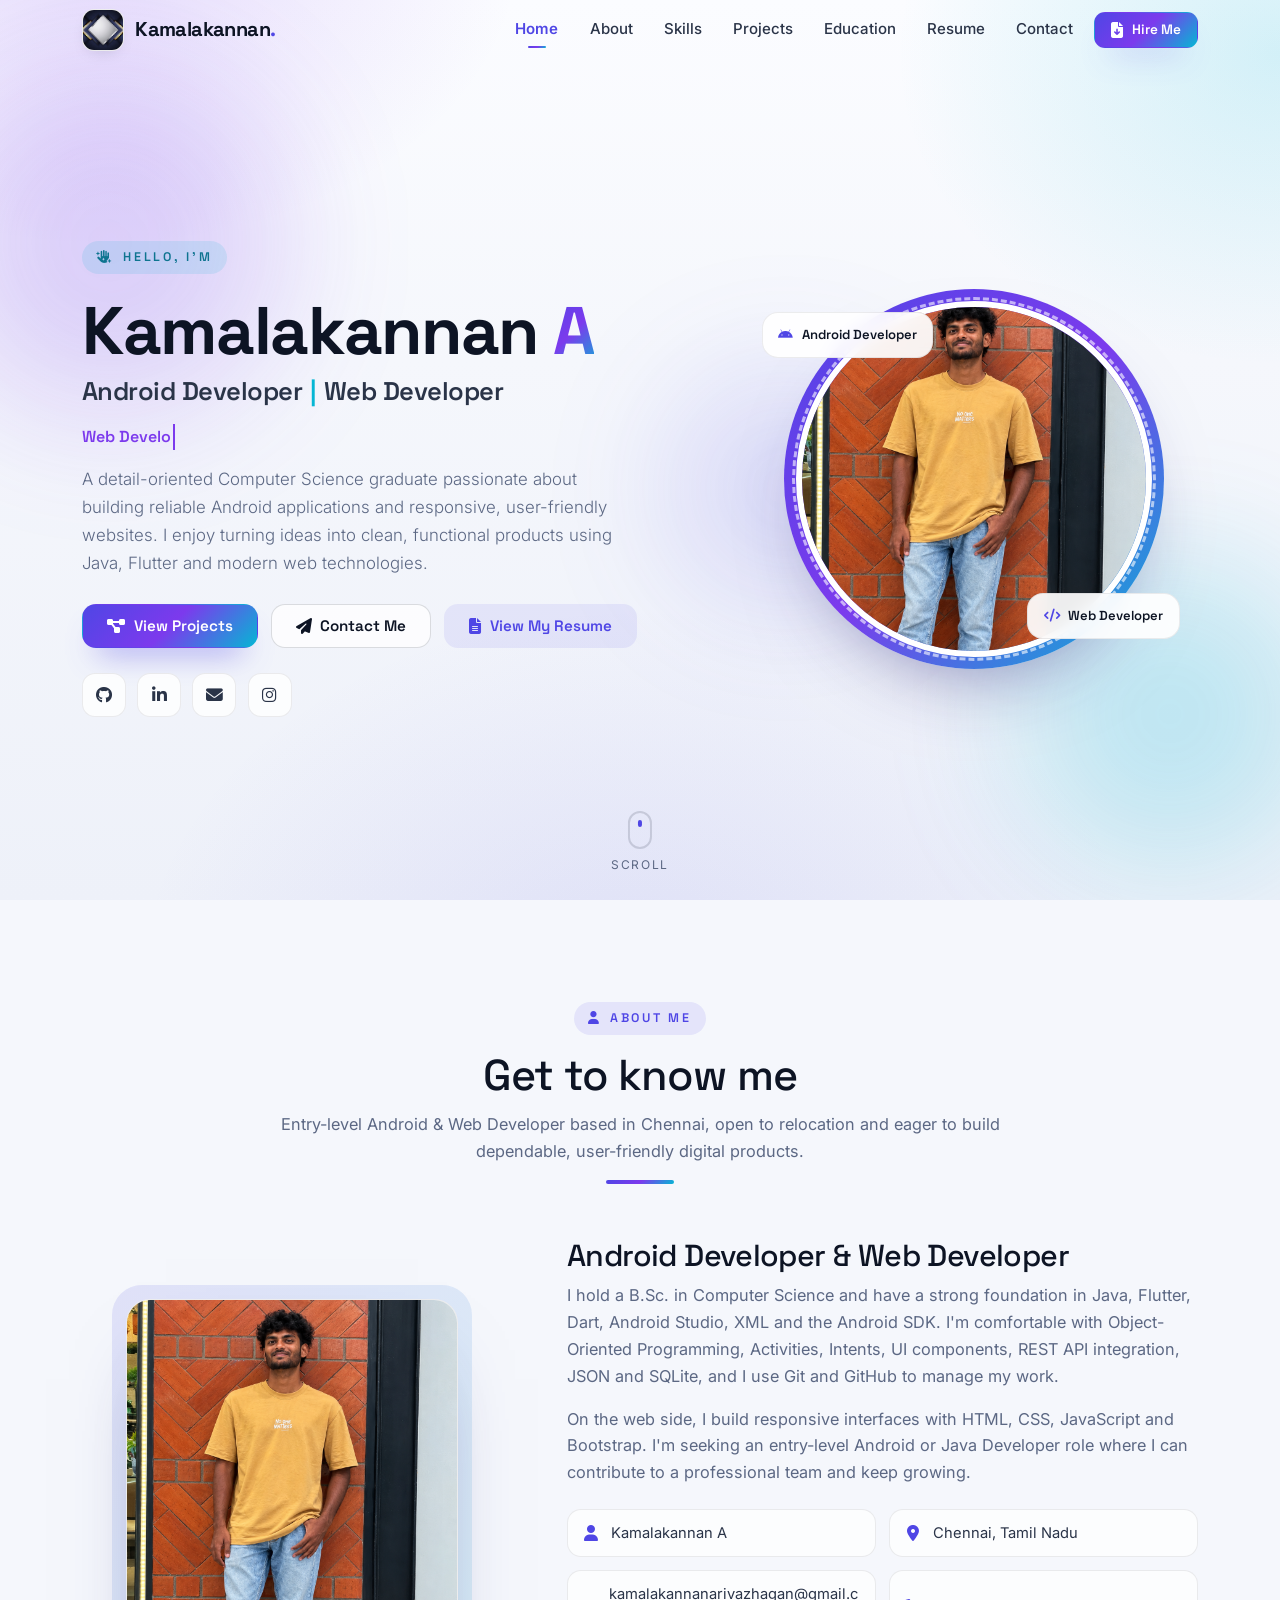
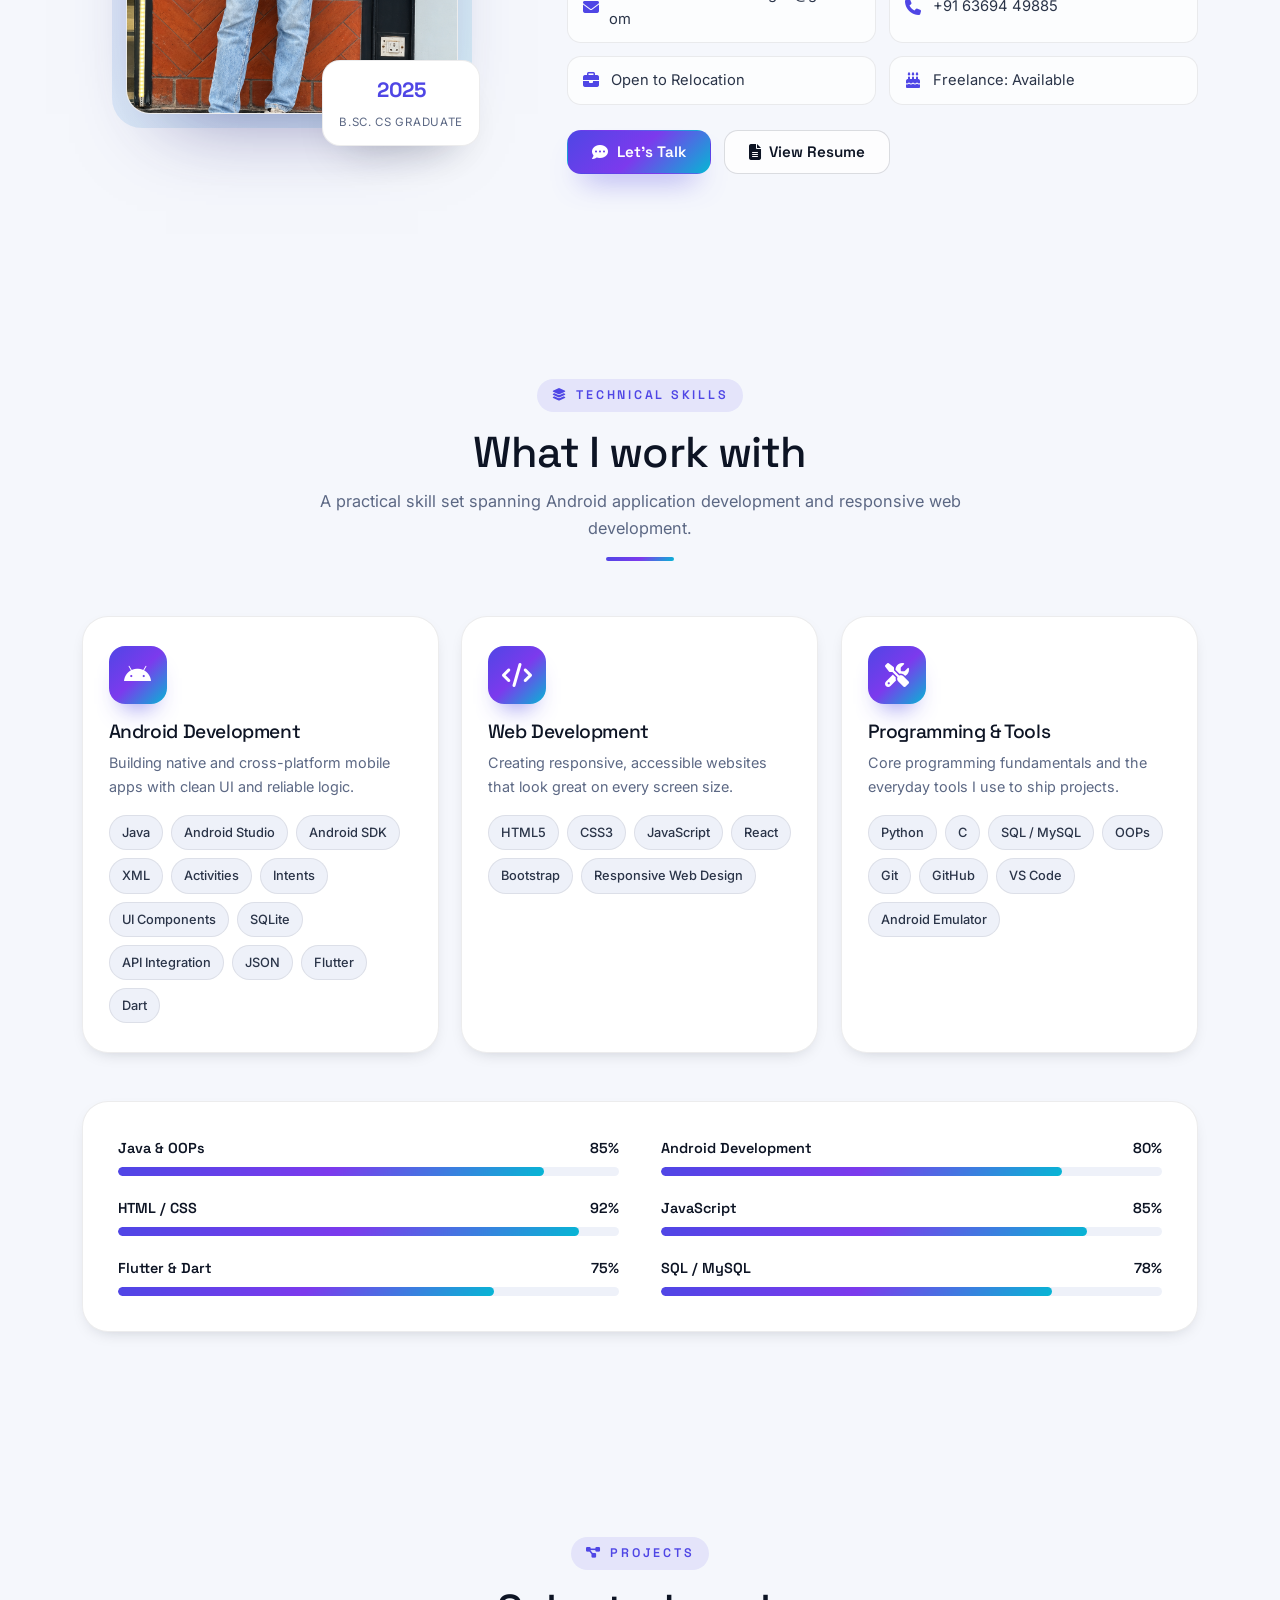
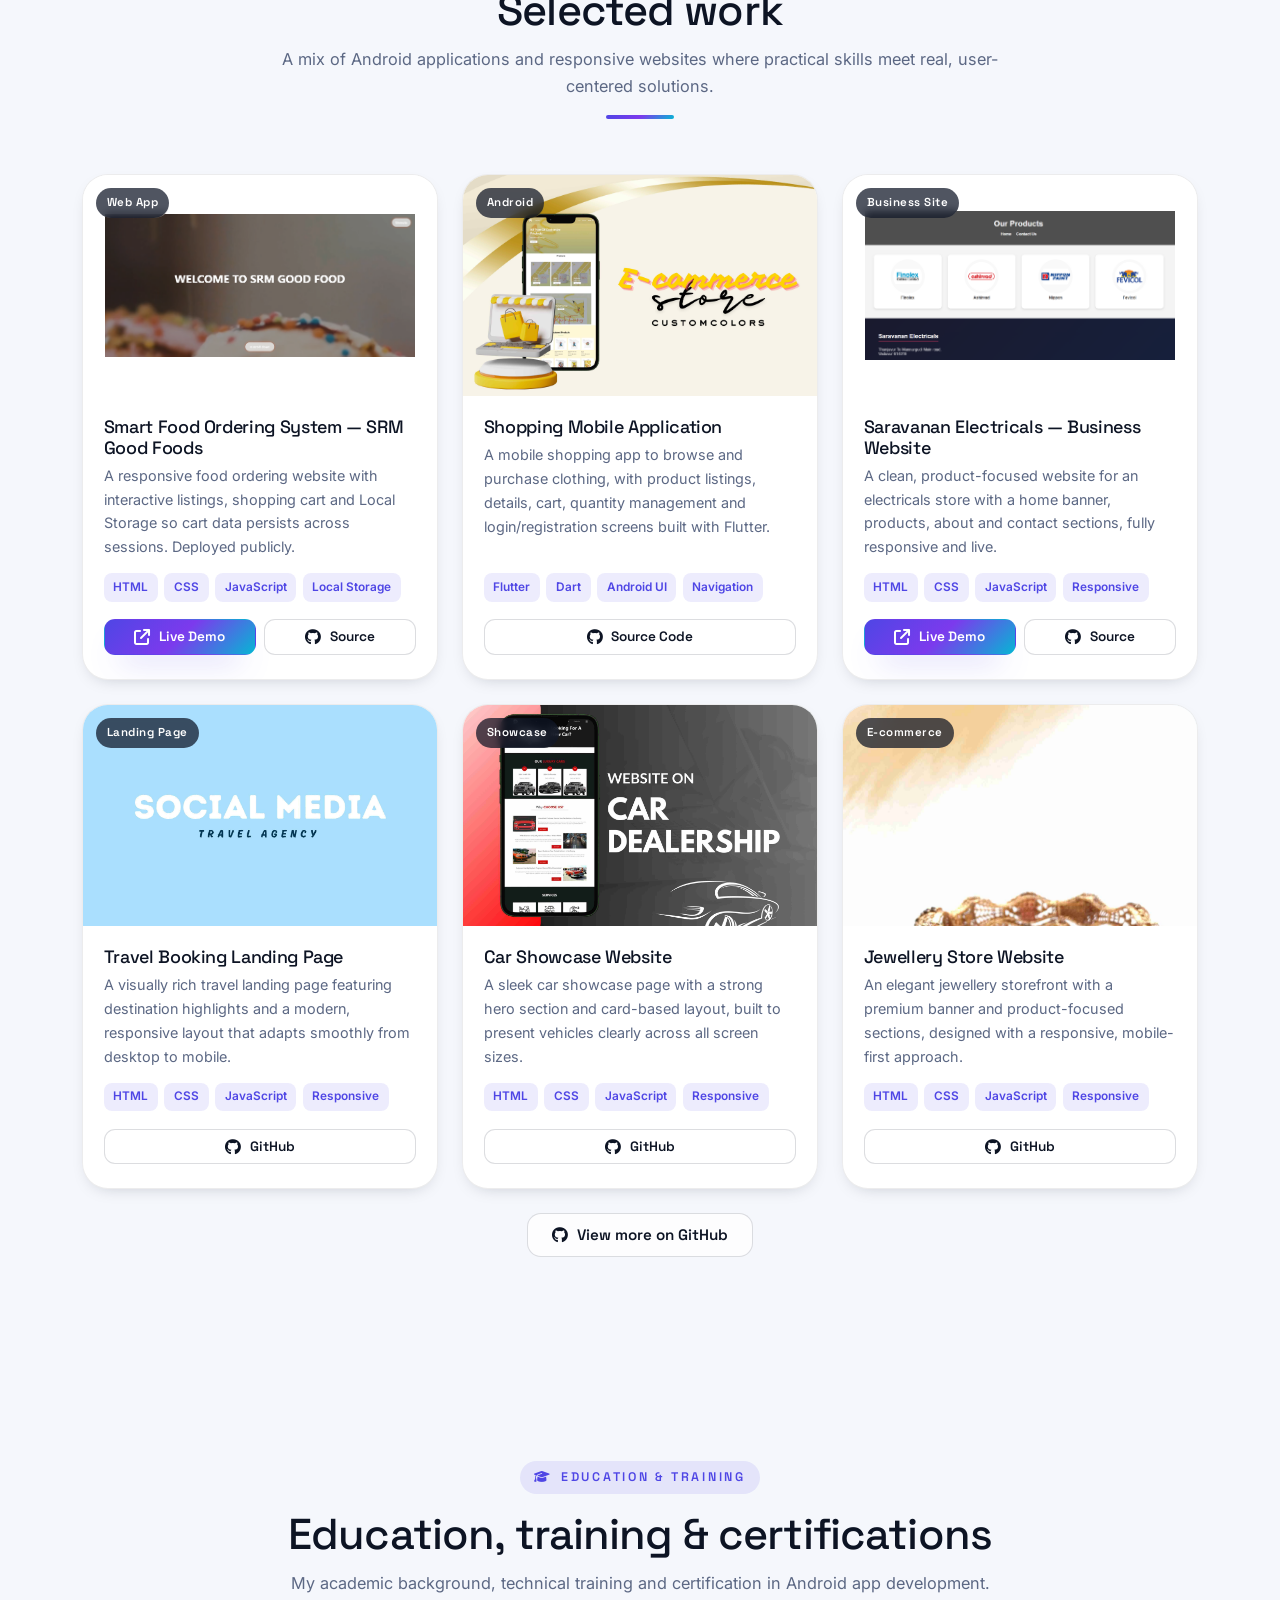
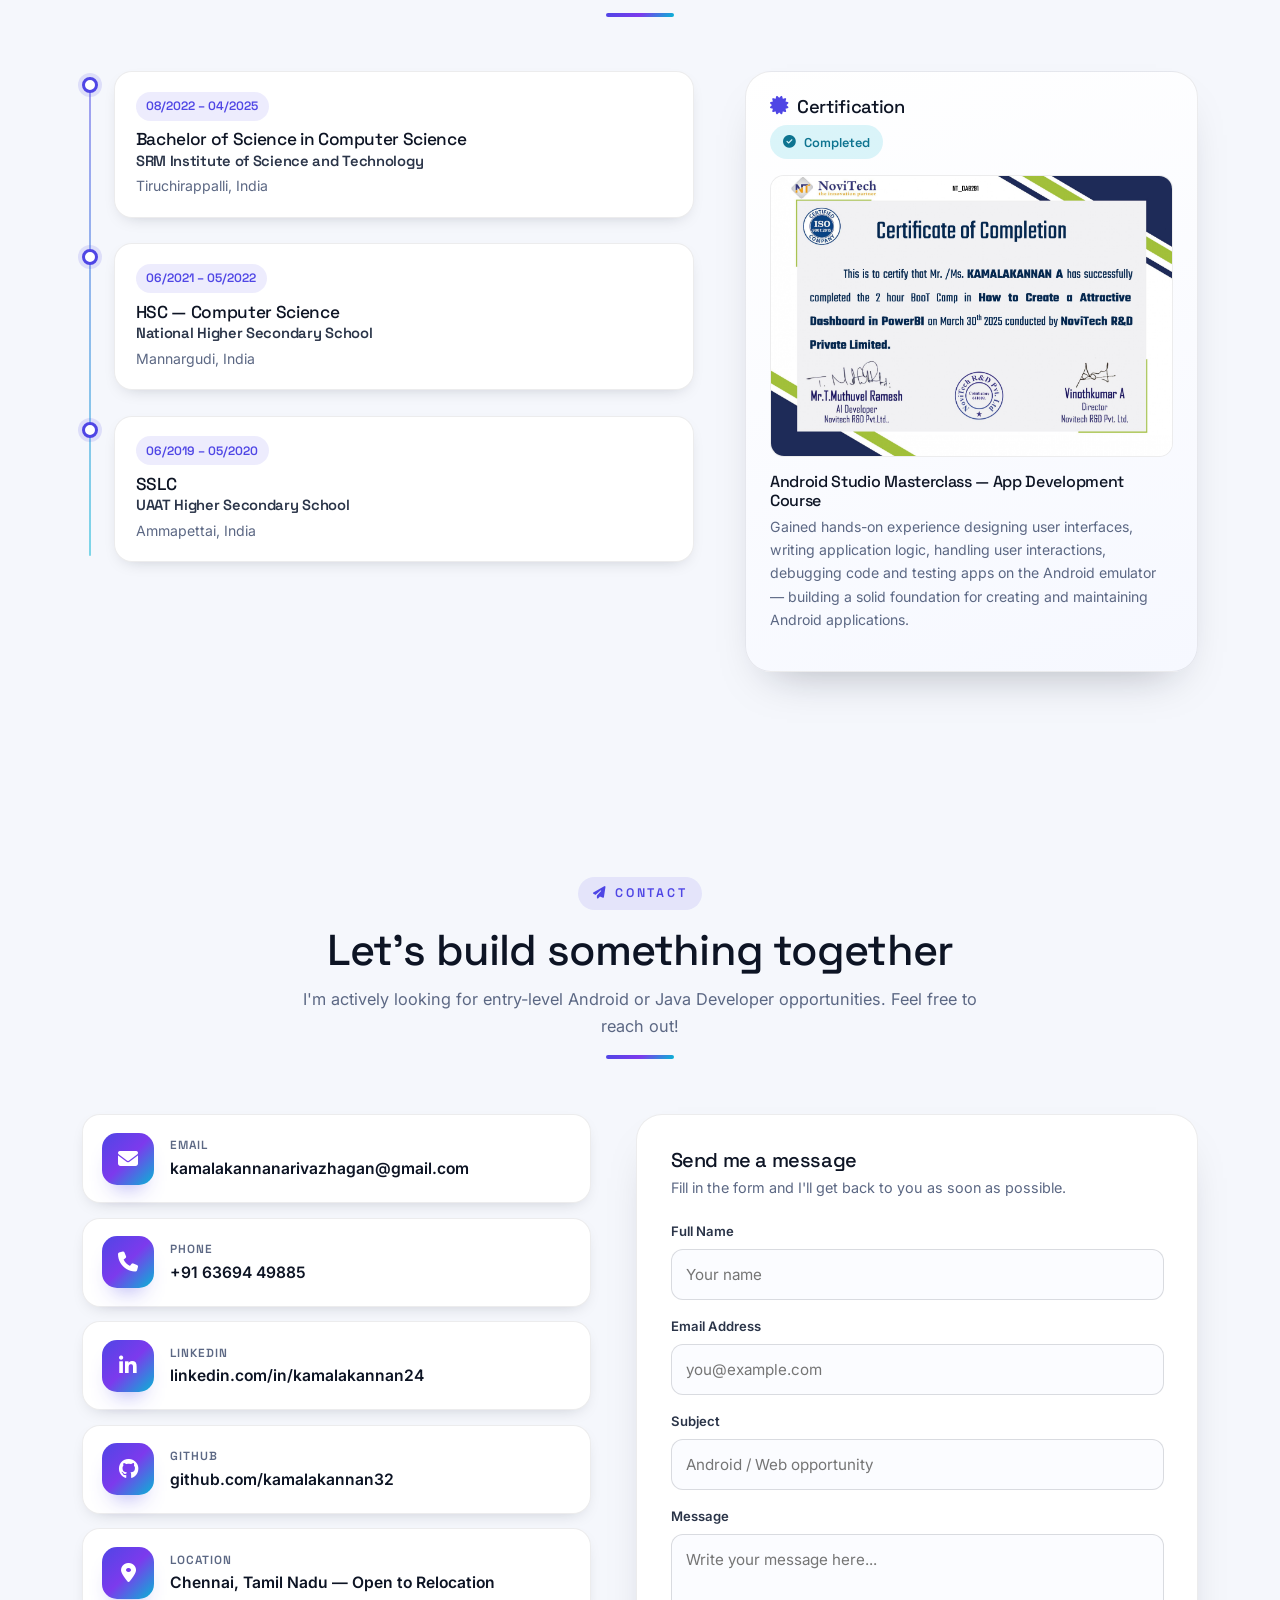
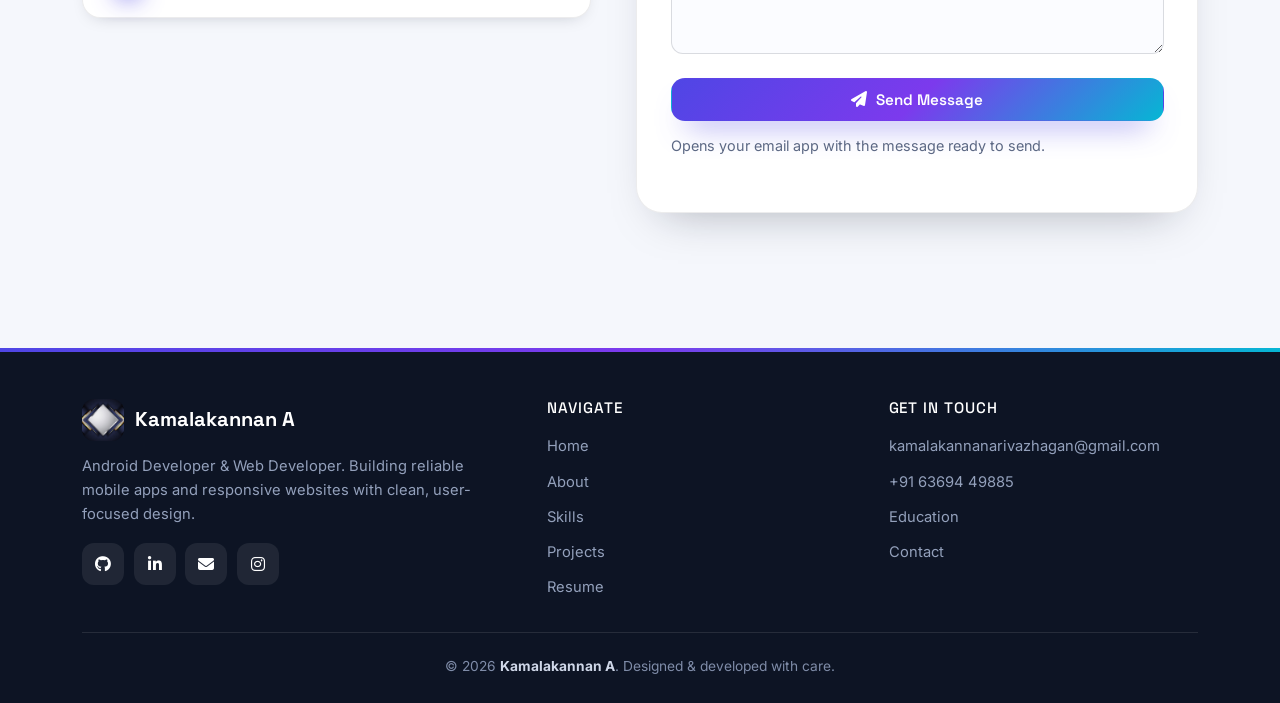
==== commit d1b87f4c: "firsypush" ====
--- a/Kamalakannan-portfolio-master/index.html
+++ b/Kamalakannan-portfolio-master/index.html
@@ -53,7 +53,8 @@
                     <a href="resume.html" class="btn-x btn-primary btn-sm-x nav-cta">
                         <i class="fa-solid fa-file-arrow-down"></i> Hire Me
                     </a>
-                </div>
+                </div>  
+            
             </div>
         </nav>
     </header>
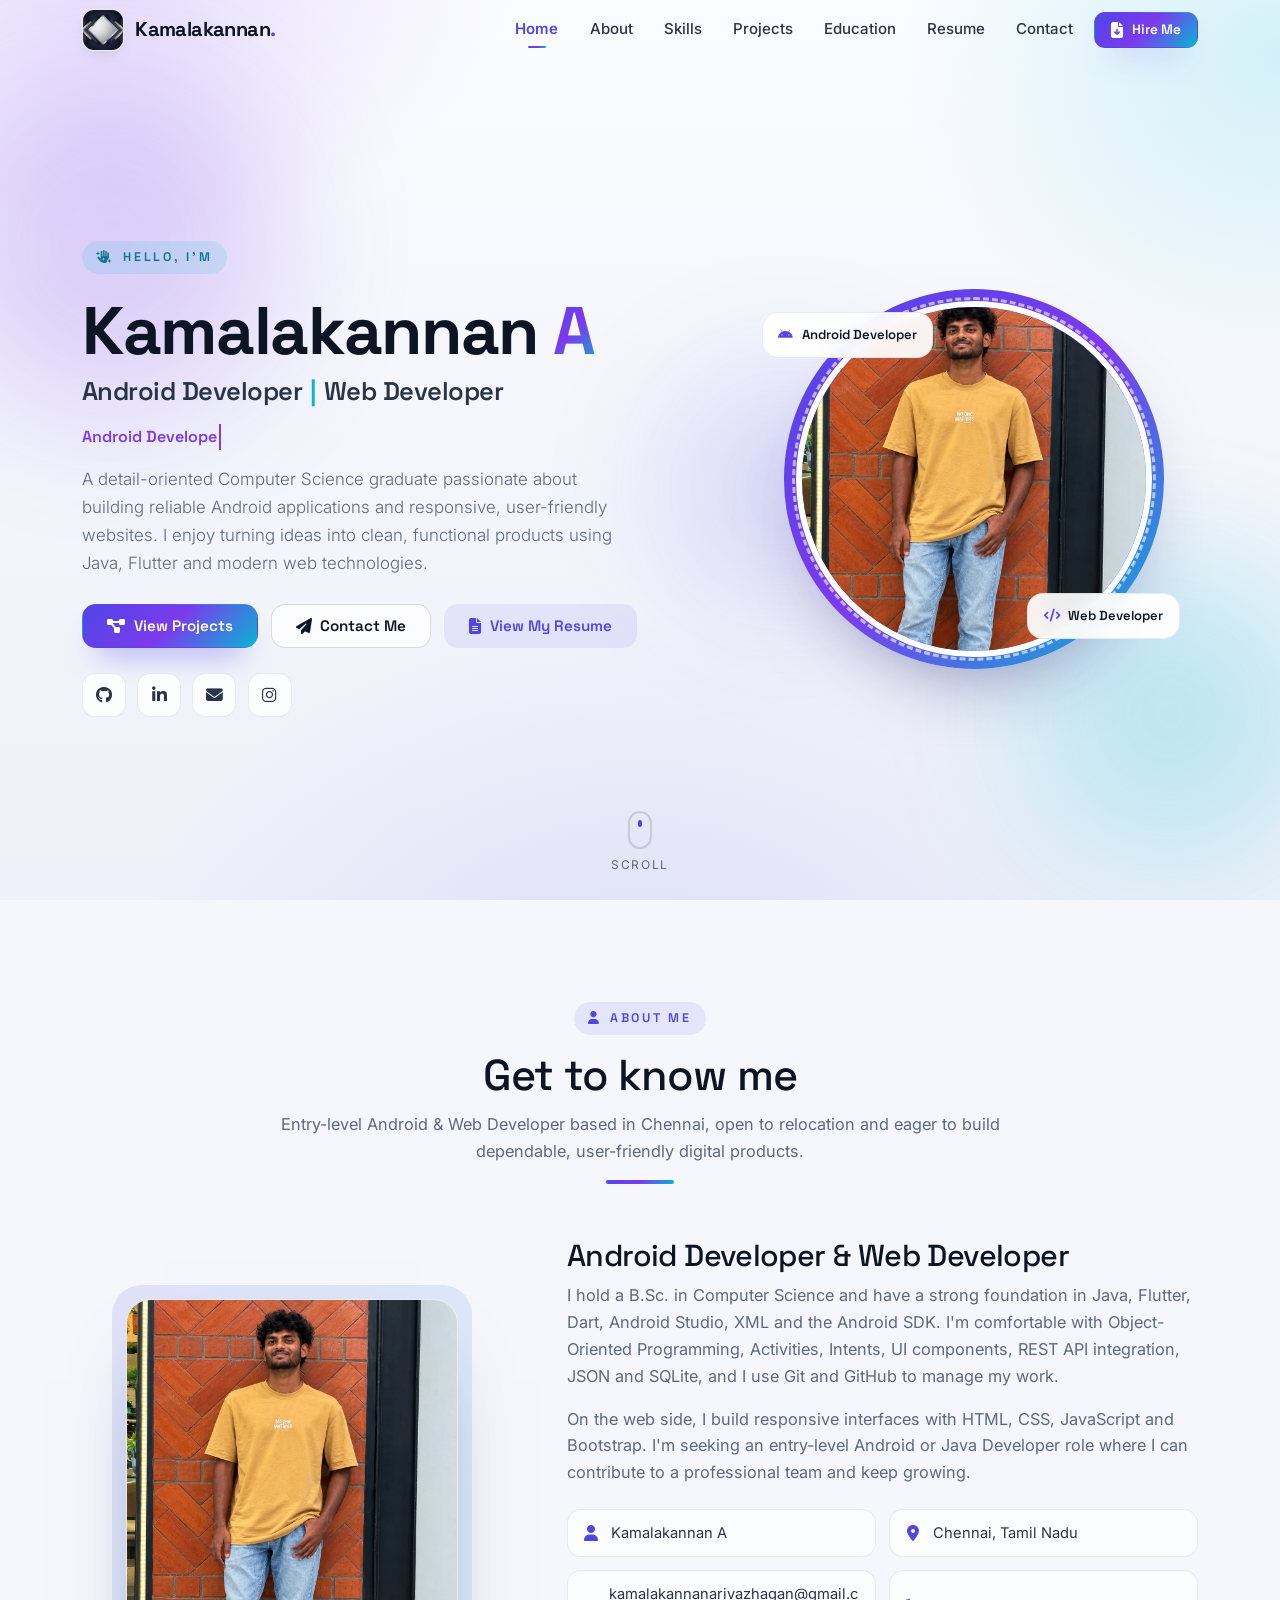
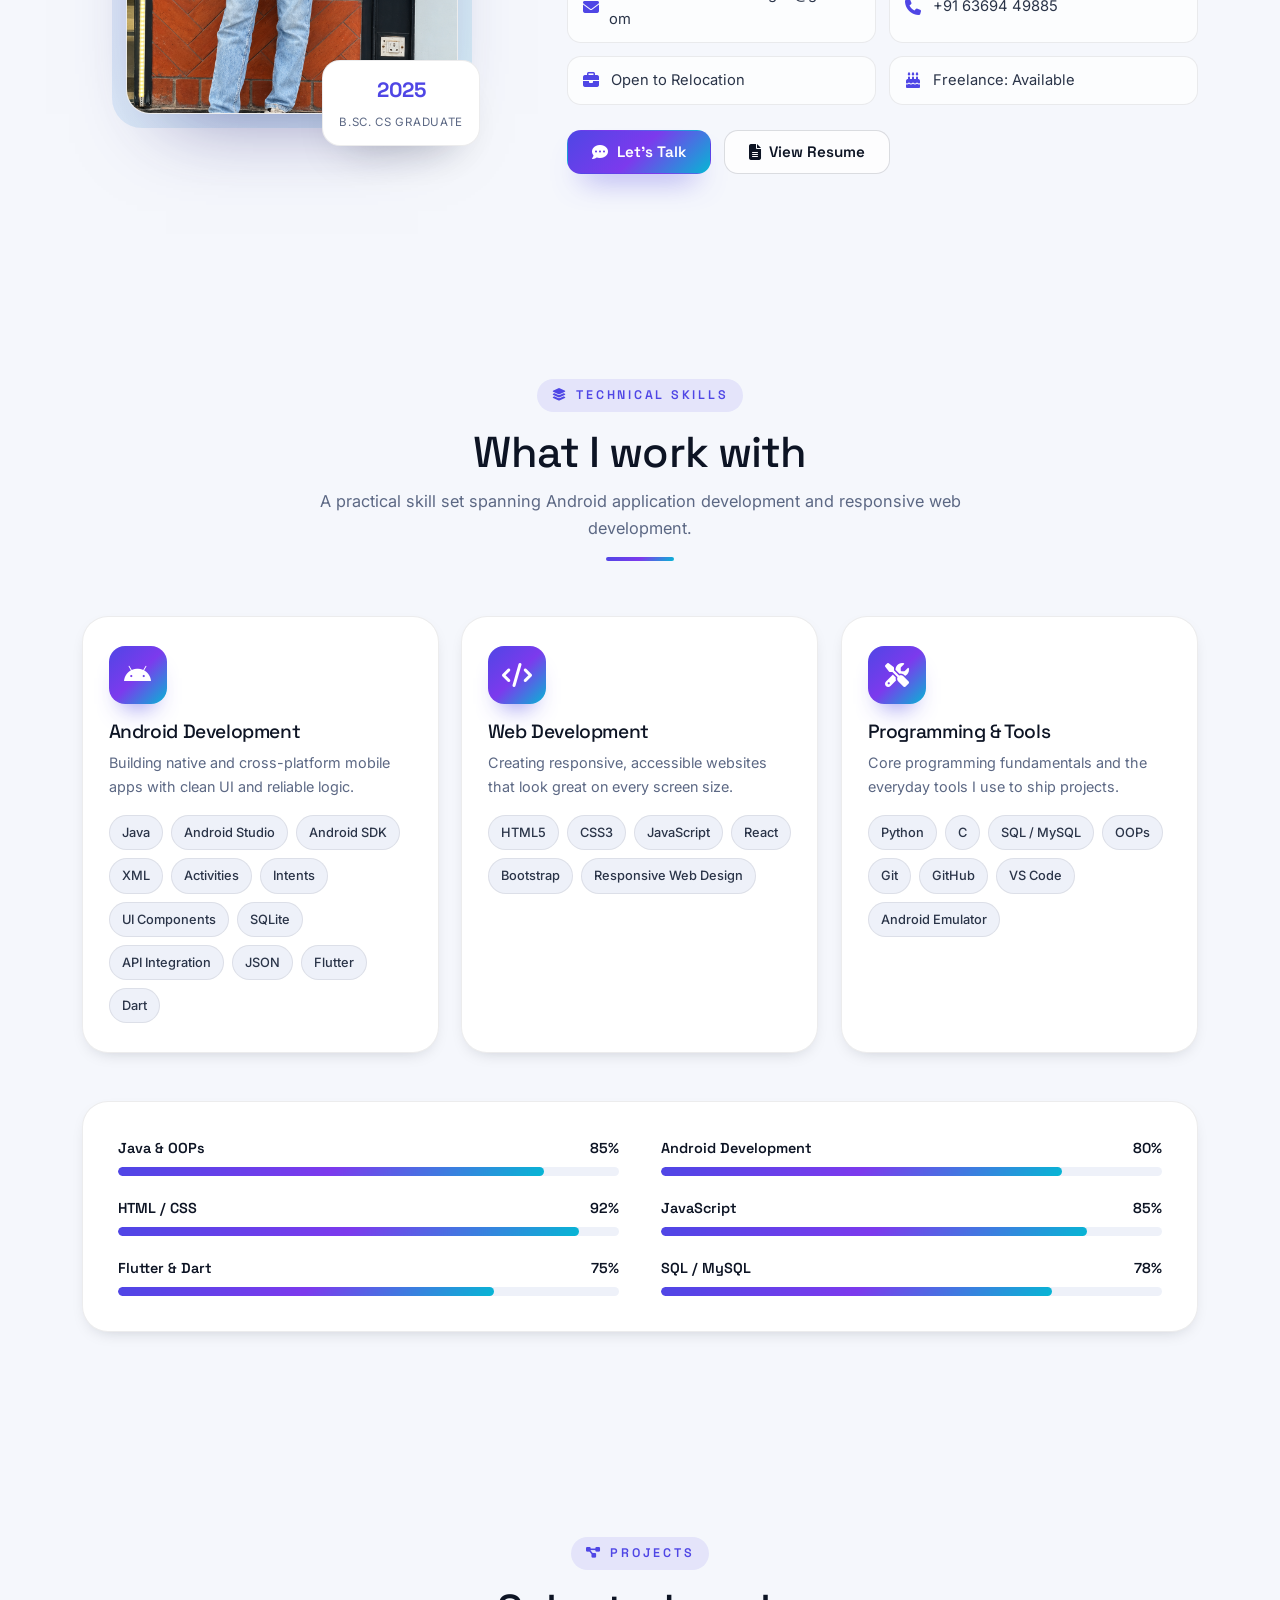
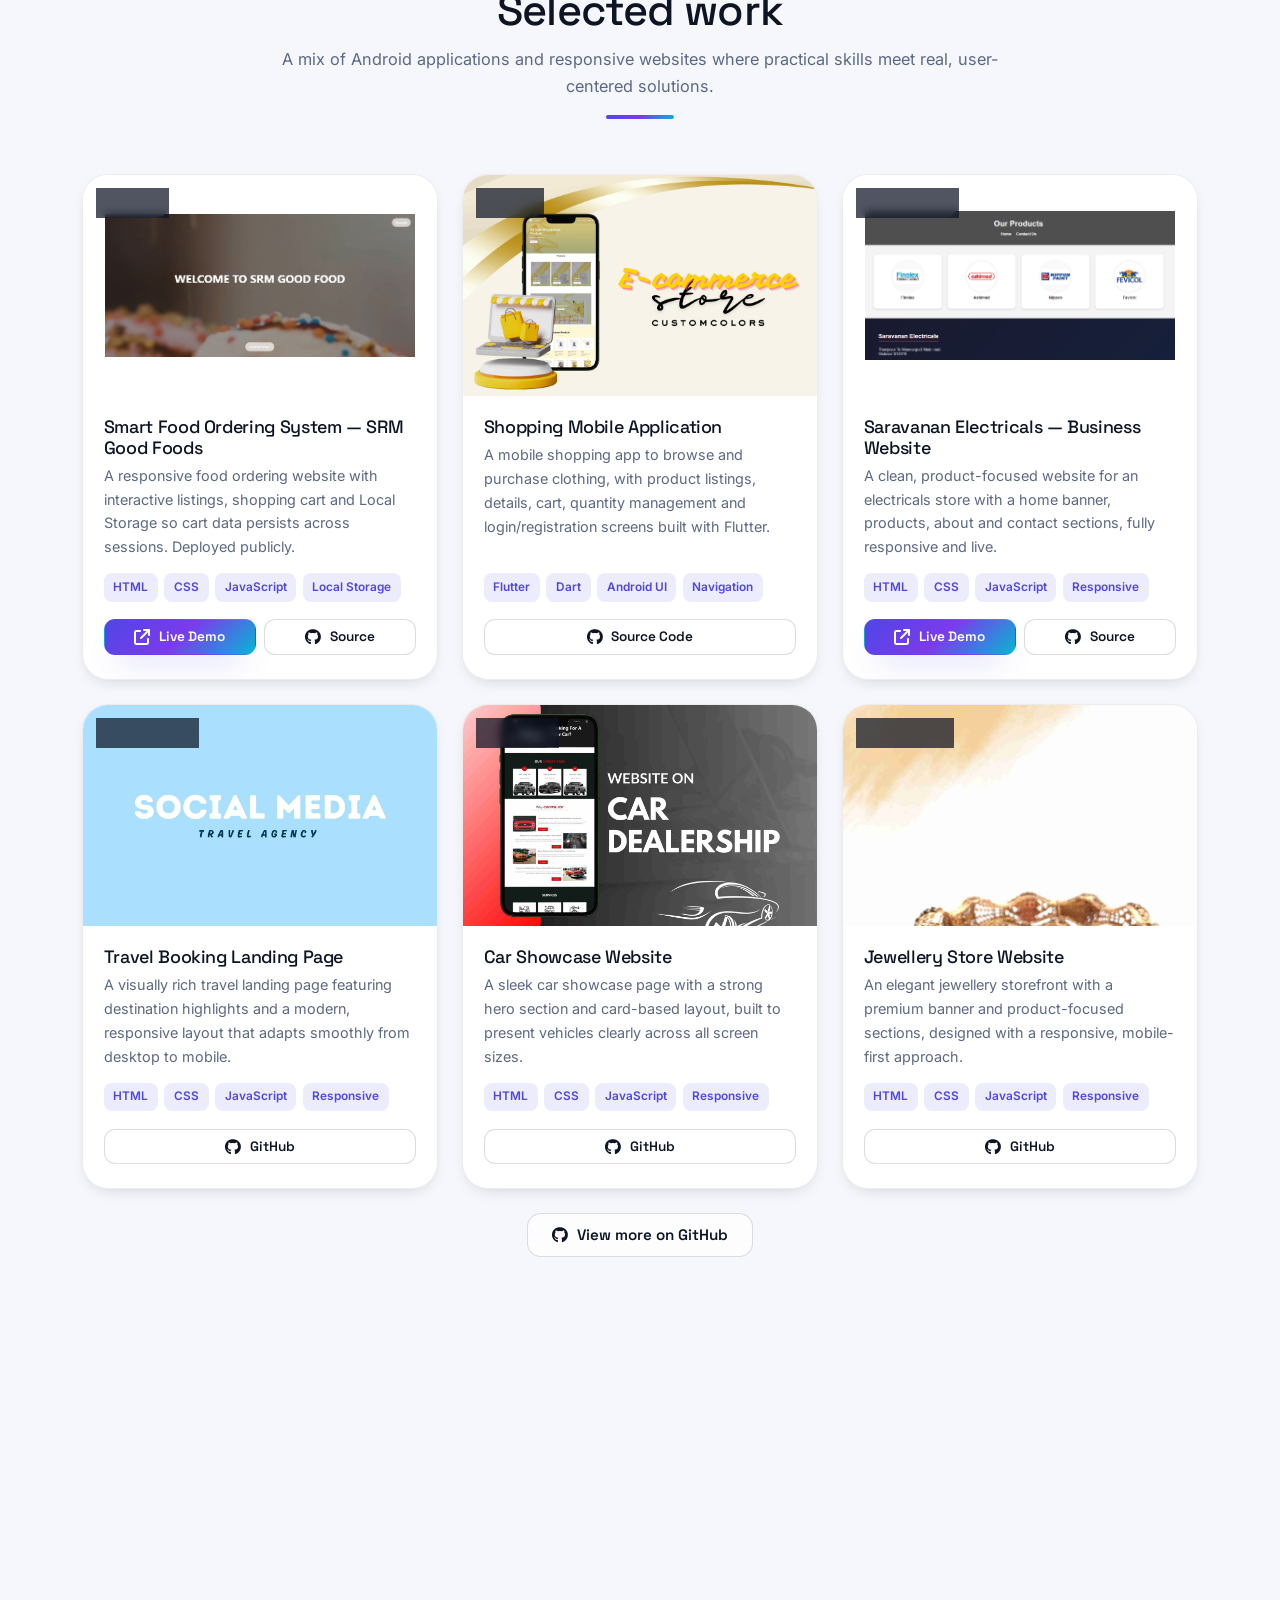
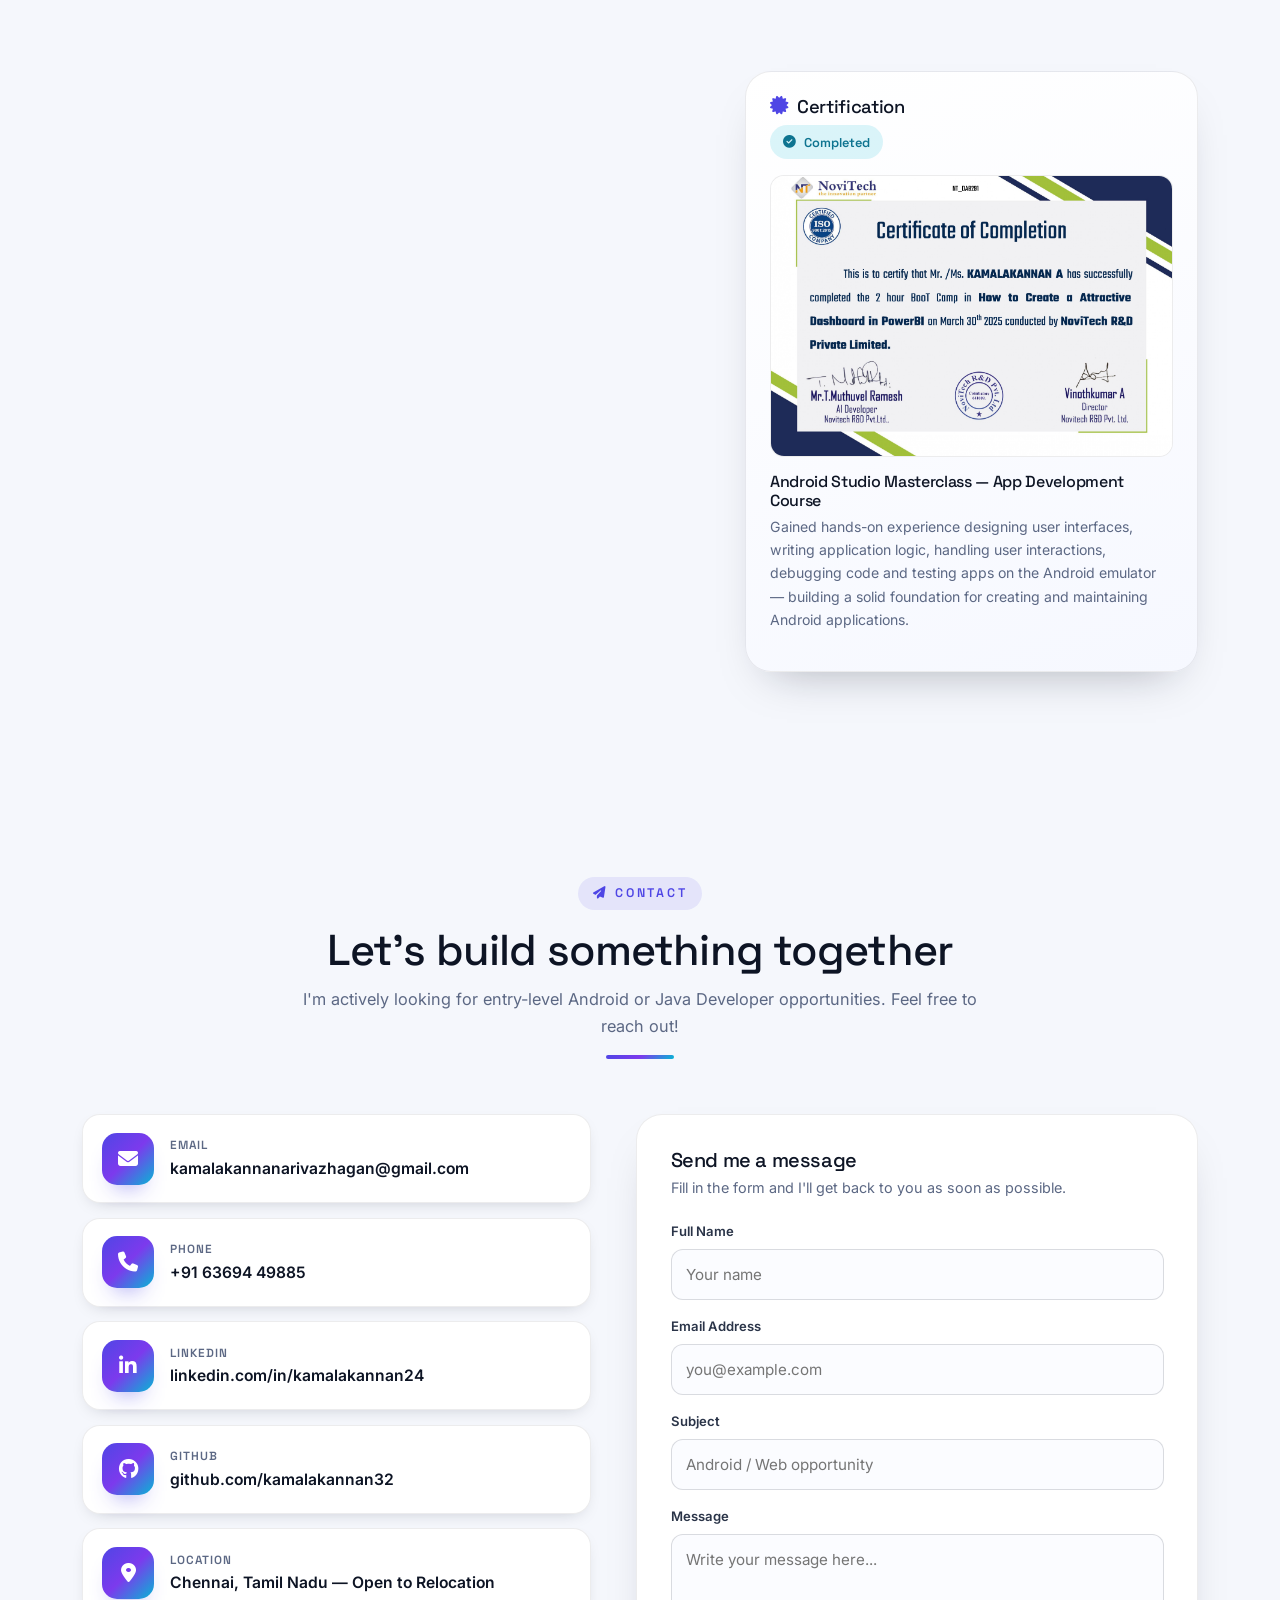
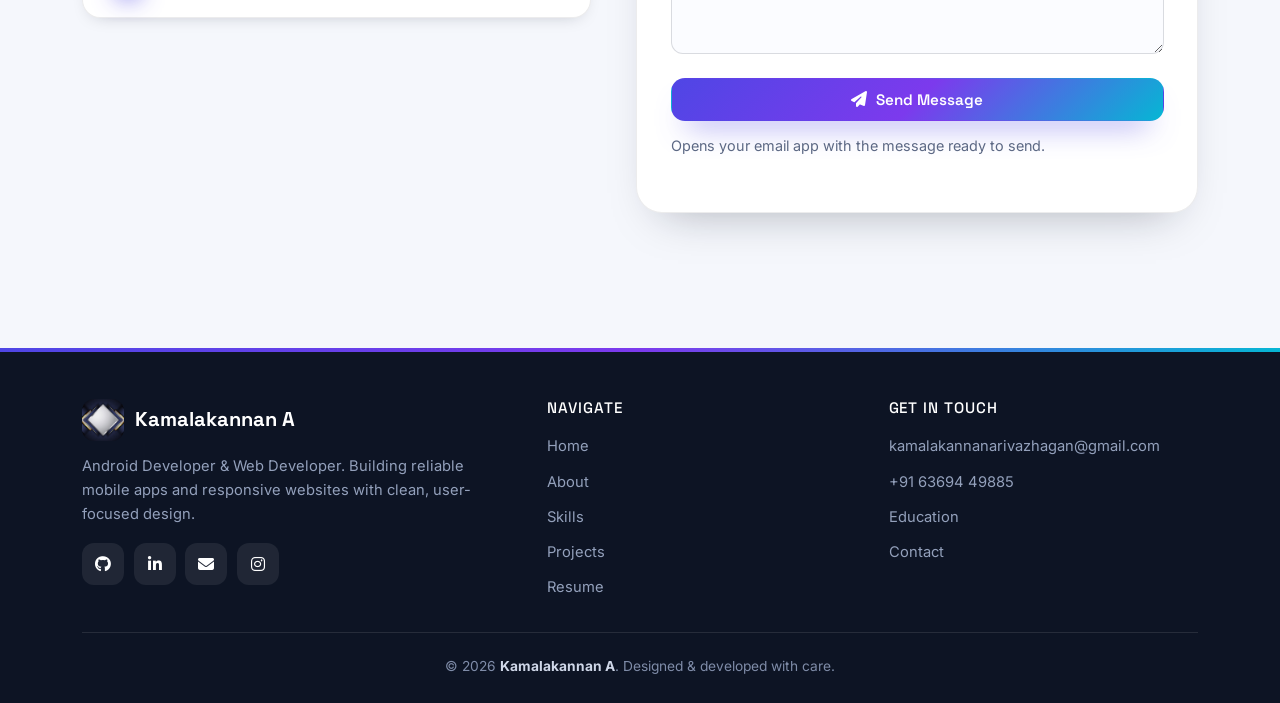
==== commit d8738146: "firsypush" ====
--- a/Kamalakannan-portfolio-master/index.html
+++ b/Kamalakannan-portfolio-master/index.html
@@ -53,8 +53,7 @@
                     <a href="resume.html" class="btn-x btn-primary btn-sm-x nav-cta">
                         <i class="fa-solid fa-file-arrow-down"></i> Hire Me
                     </a>
-                </div>  
-            
+                </div> 
             </div>
         </nav>
     </header>
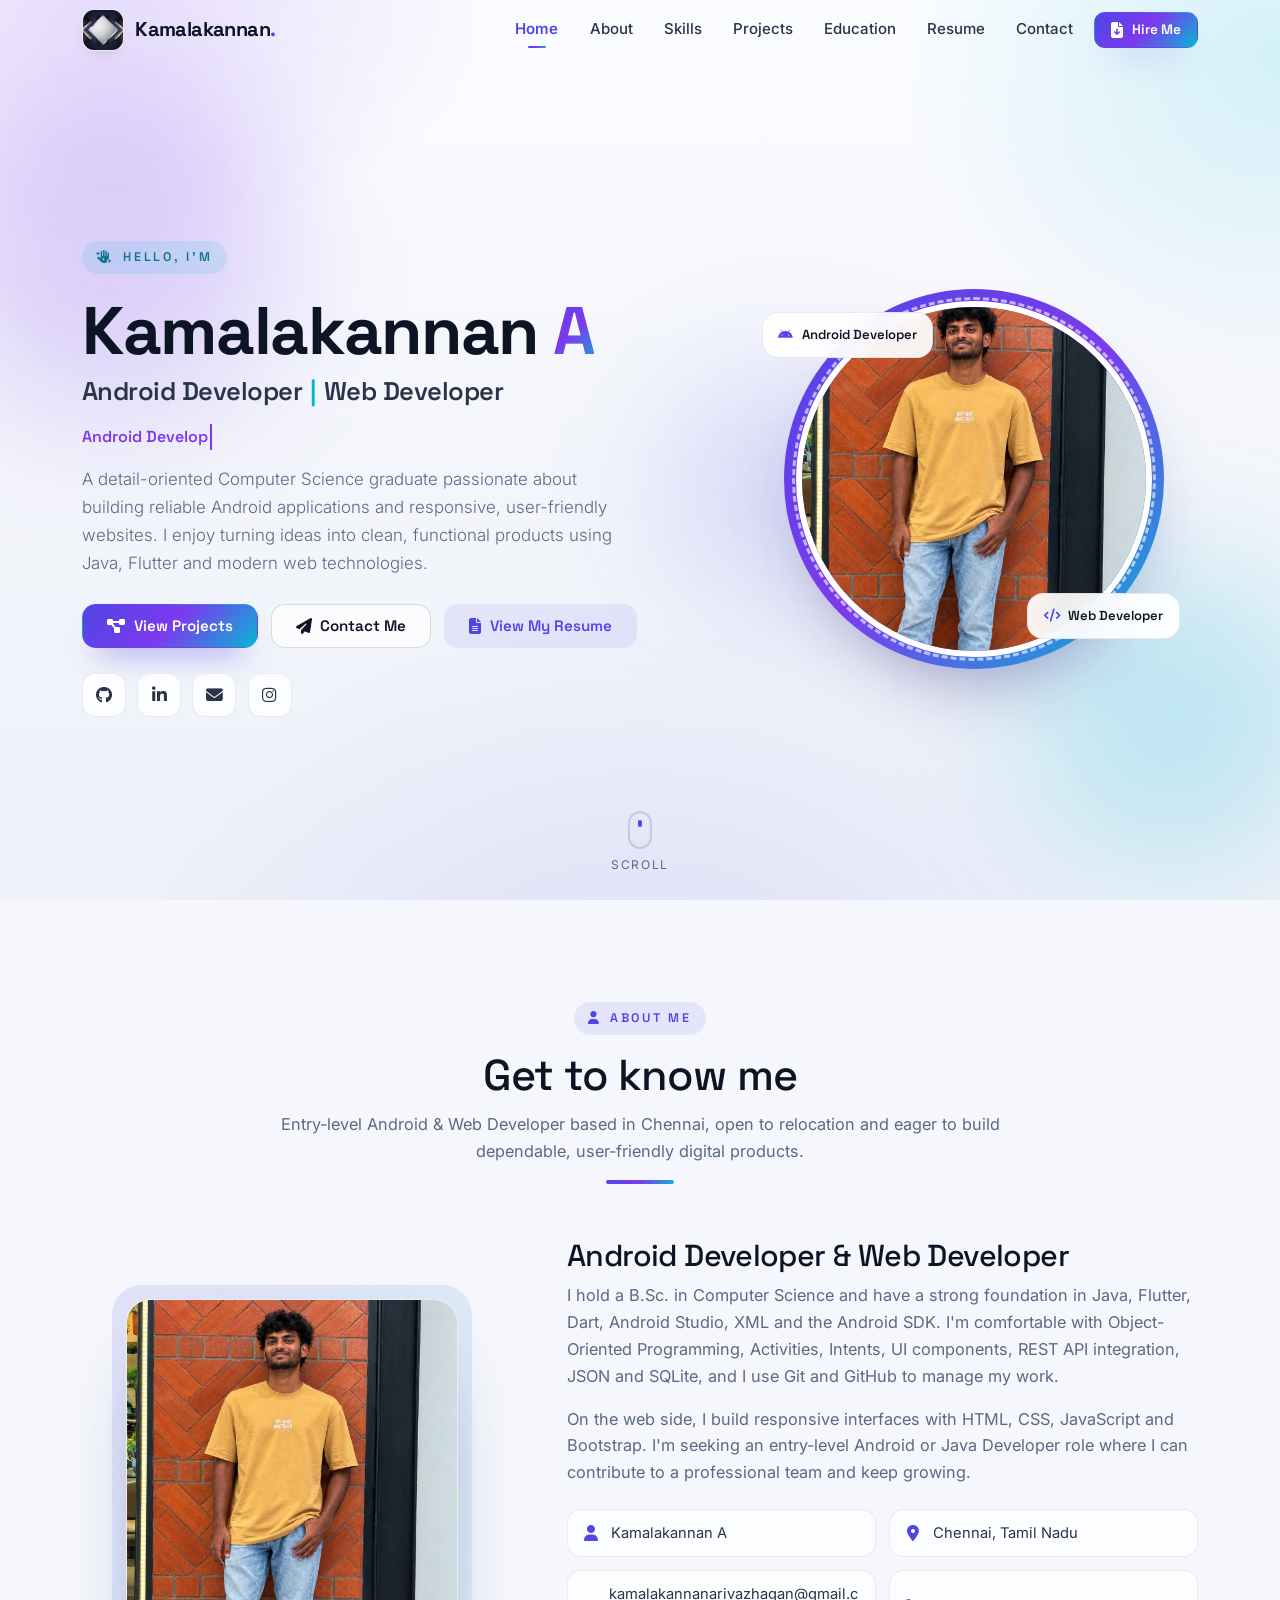
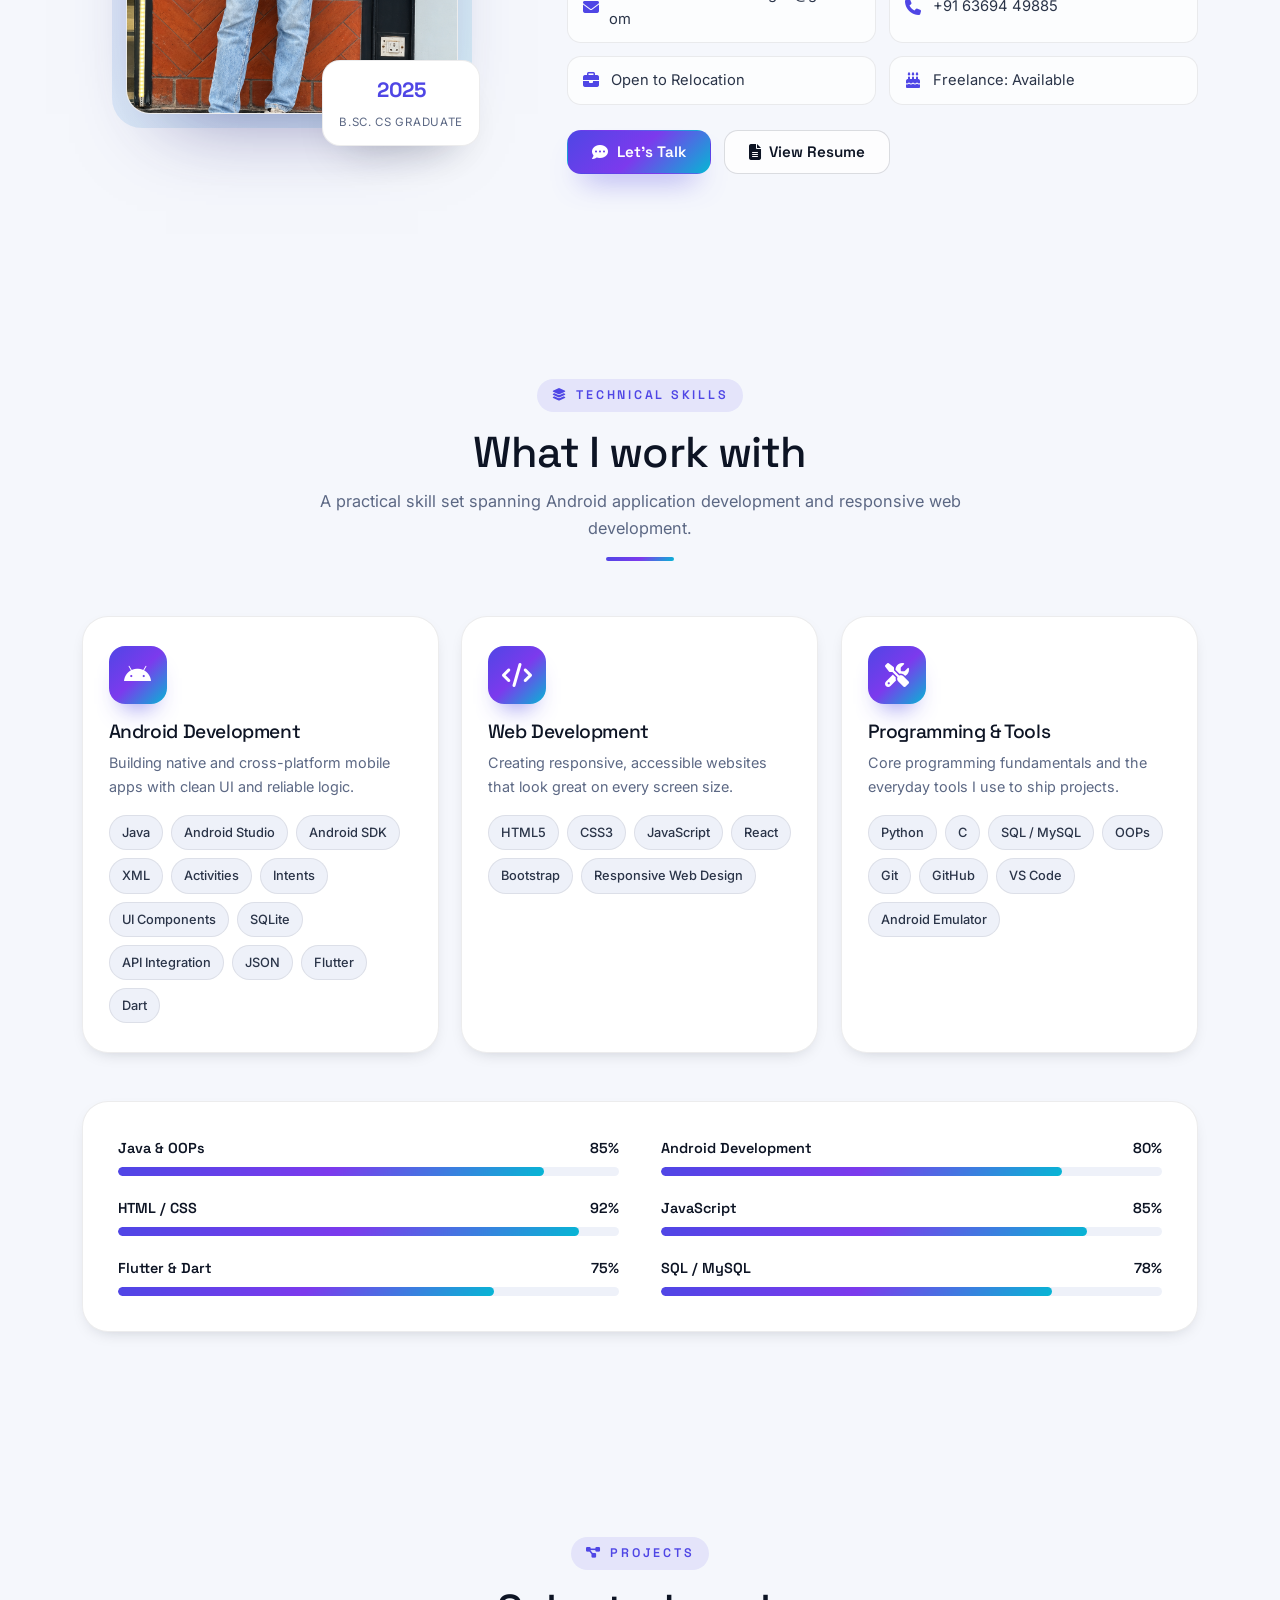
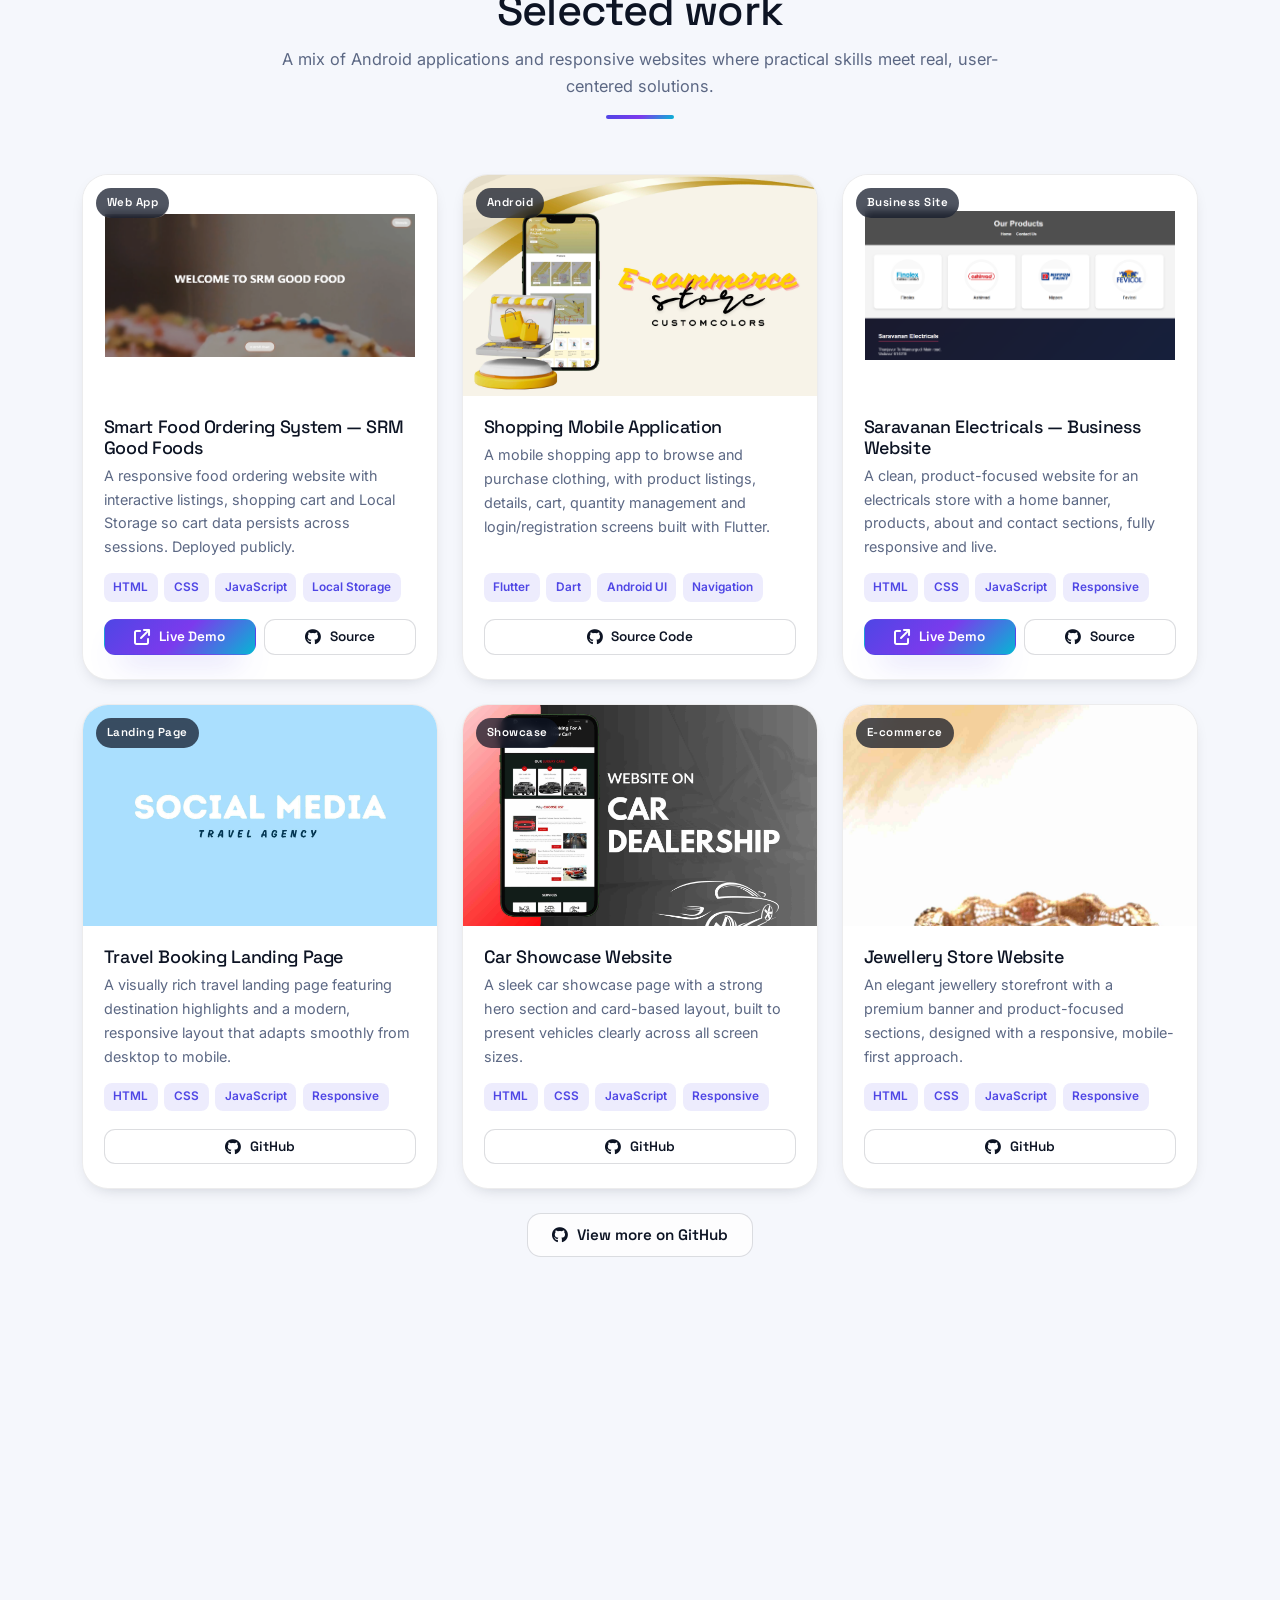
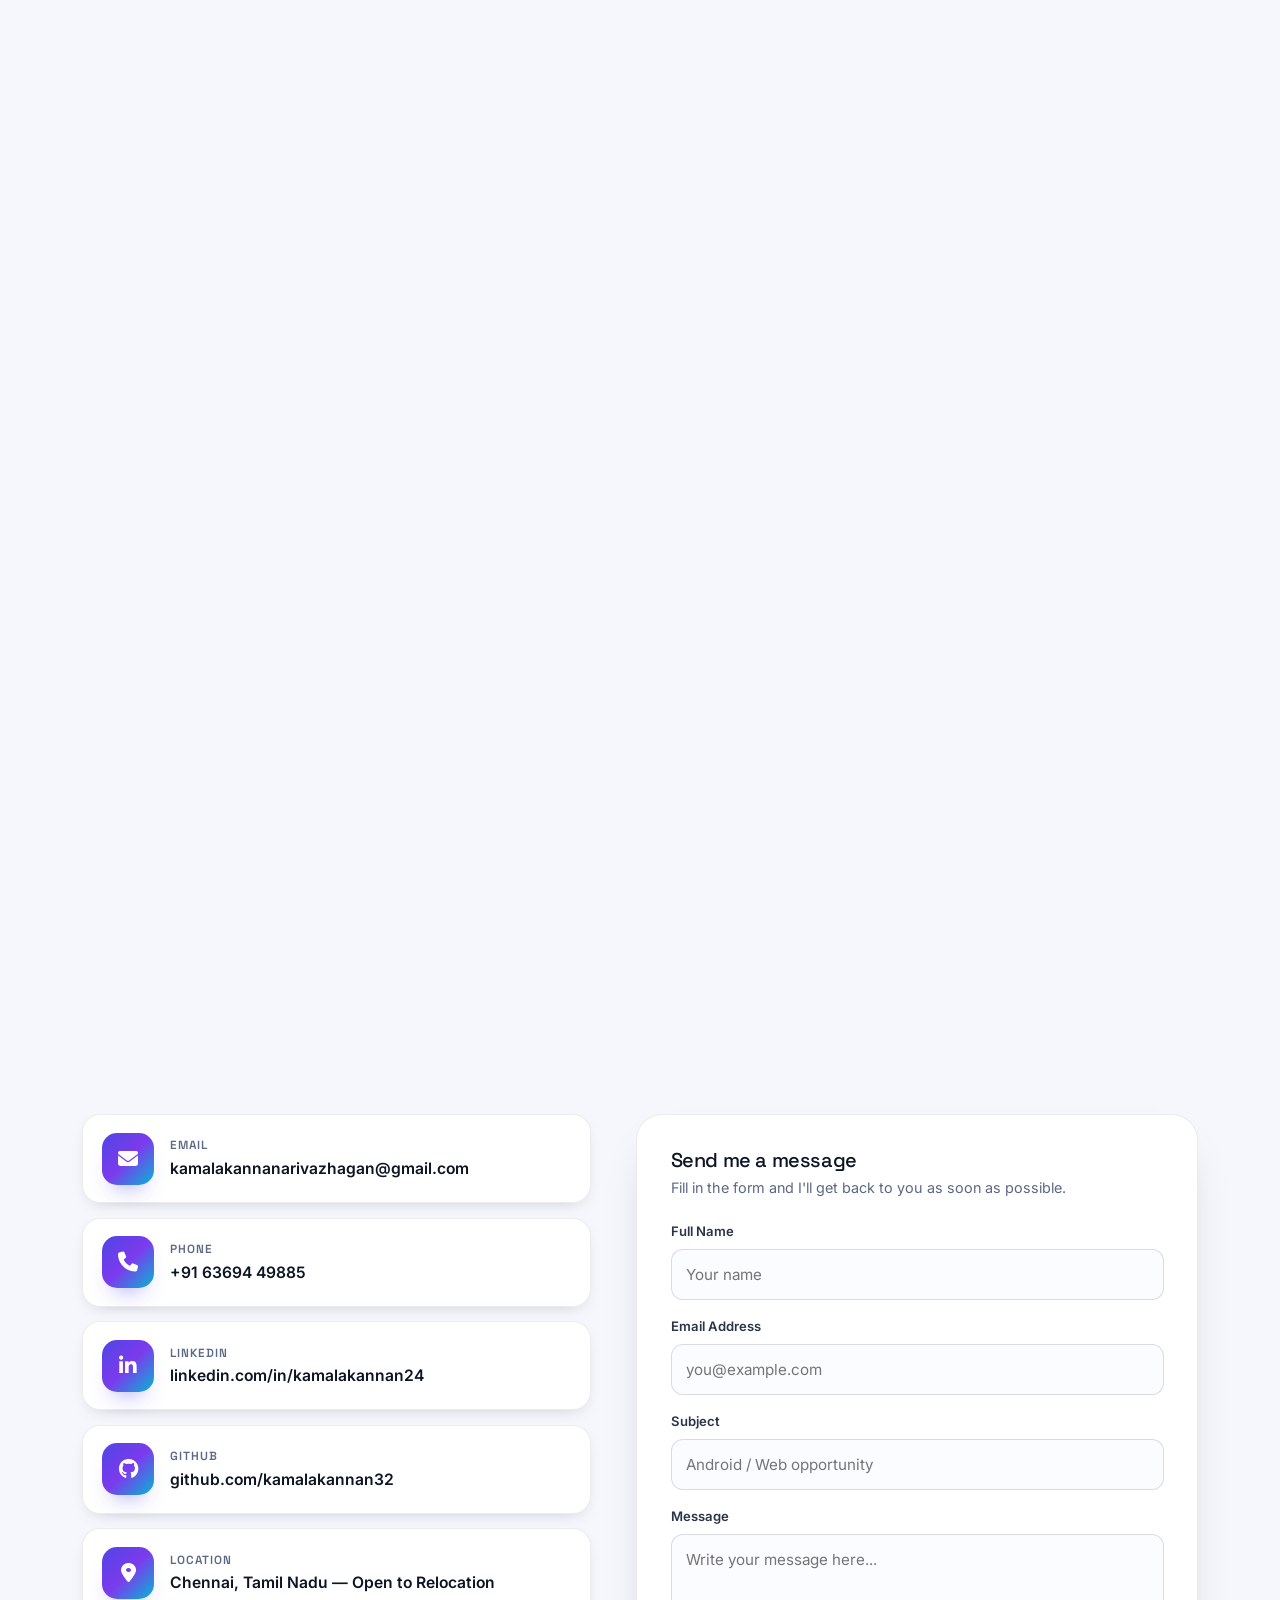
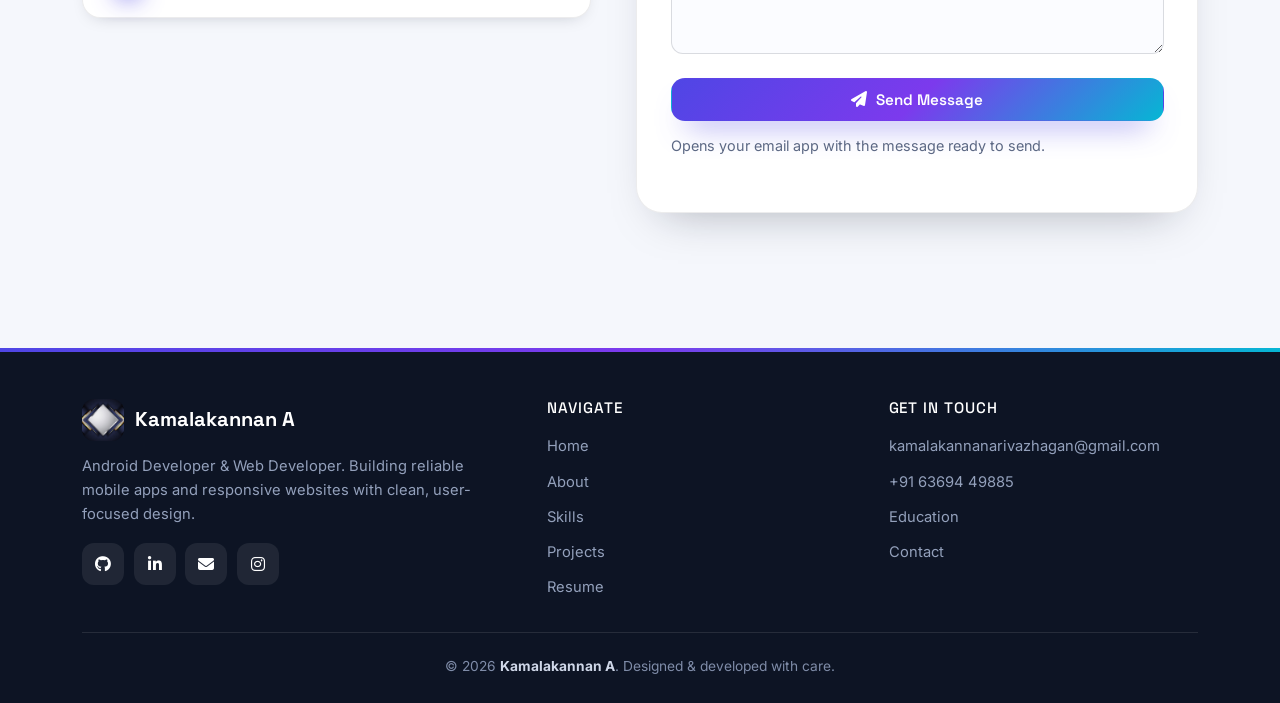
==== commit d1017e81: "first commit for kamalakannan portfolio" ====
--- a/Kamalakannan-portfolio-master/index.html
+++ b/Kamalakannan-portfolio-master/index.html
@@ -53,7 +53,9 @@
                     <a href="resume.html" class="btn-x btn-primary btn-sm-x nav-cta">
                         <i class="fa-solid fa-file-arrow-down"></i> Hire Me
                     </a>
-                </div> 
+                </div>  
+            
+            
             </div>
         </nav>
     </header>
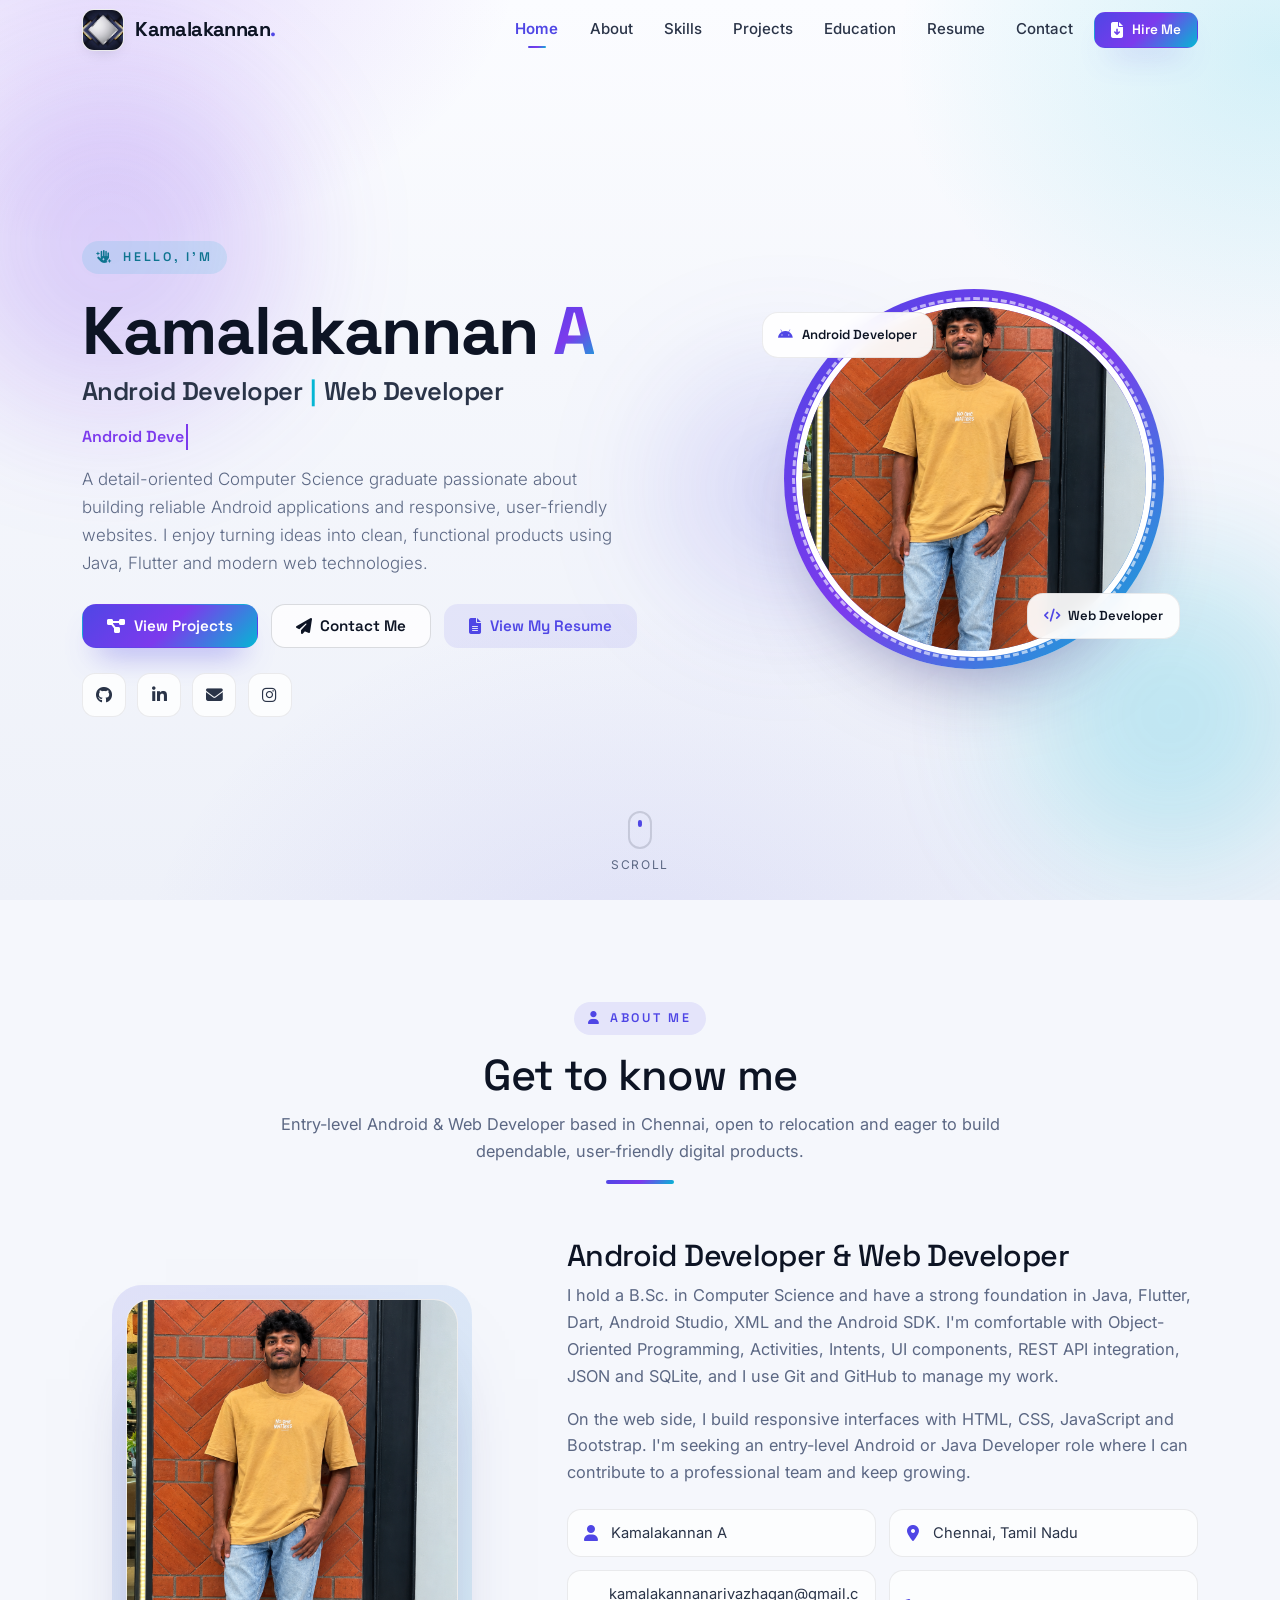
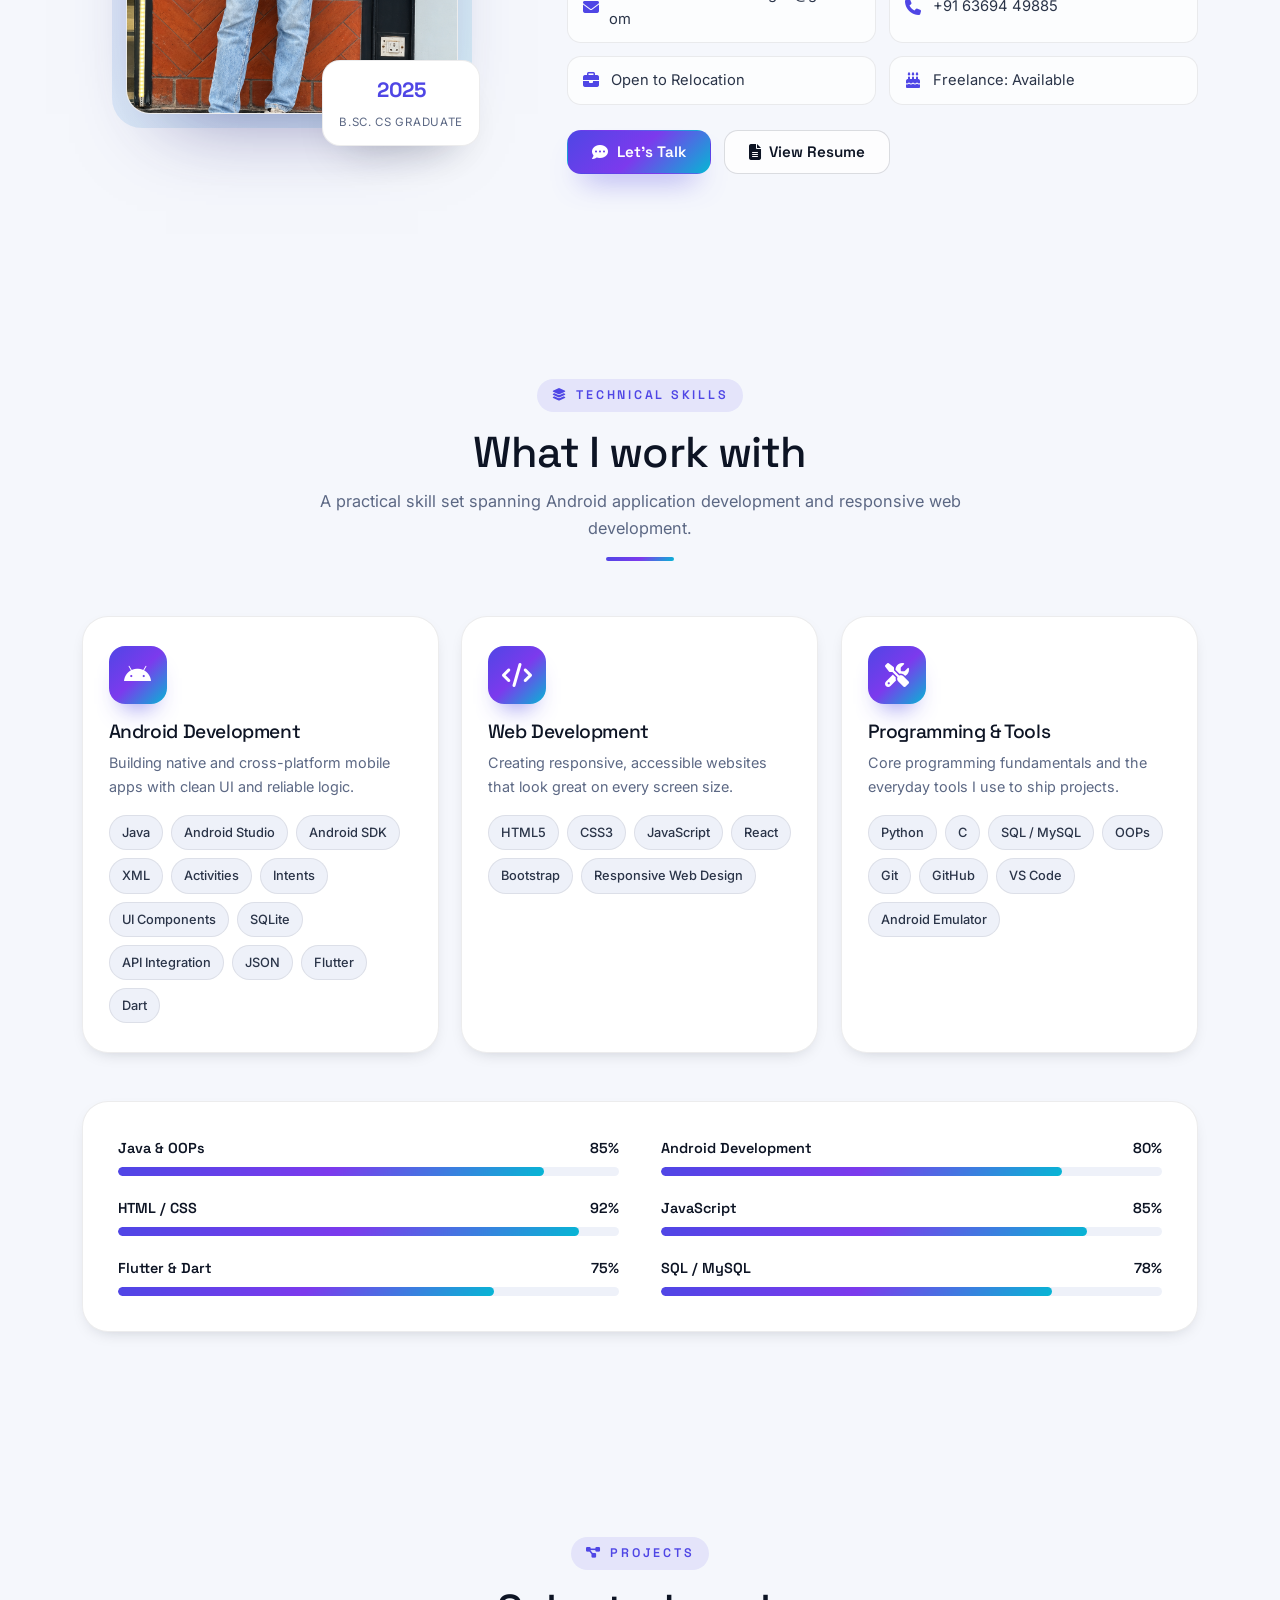
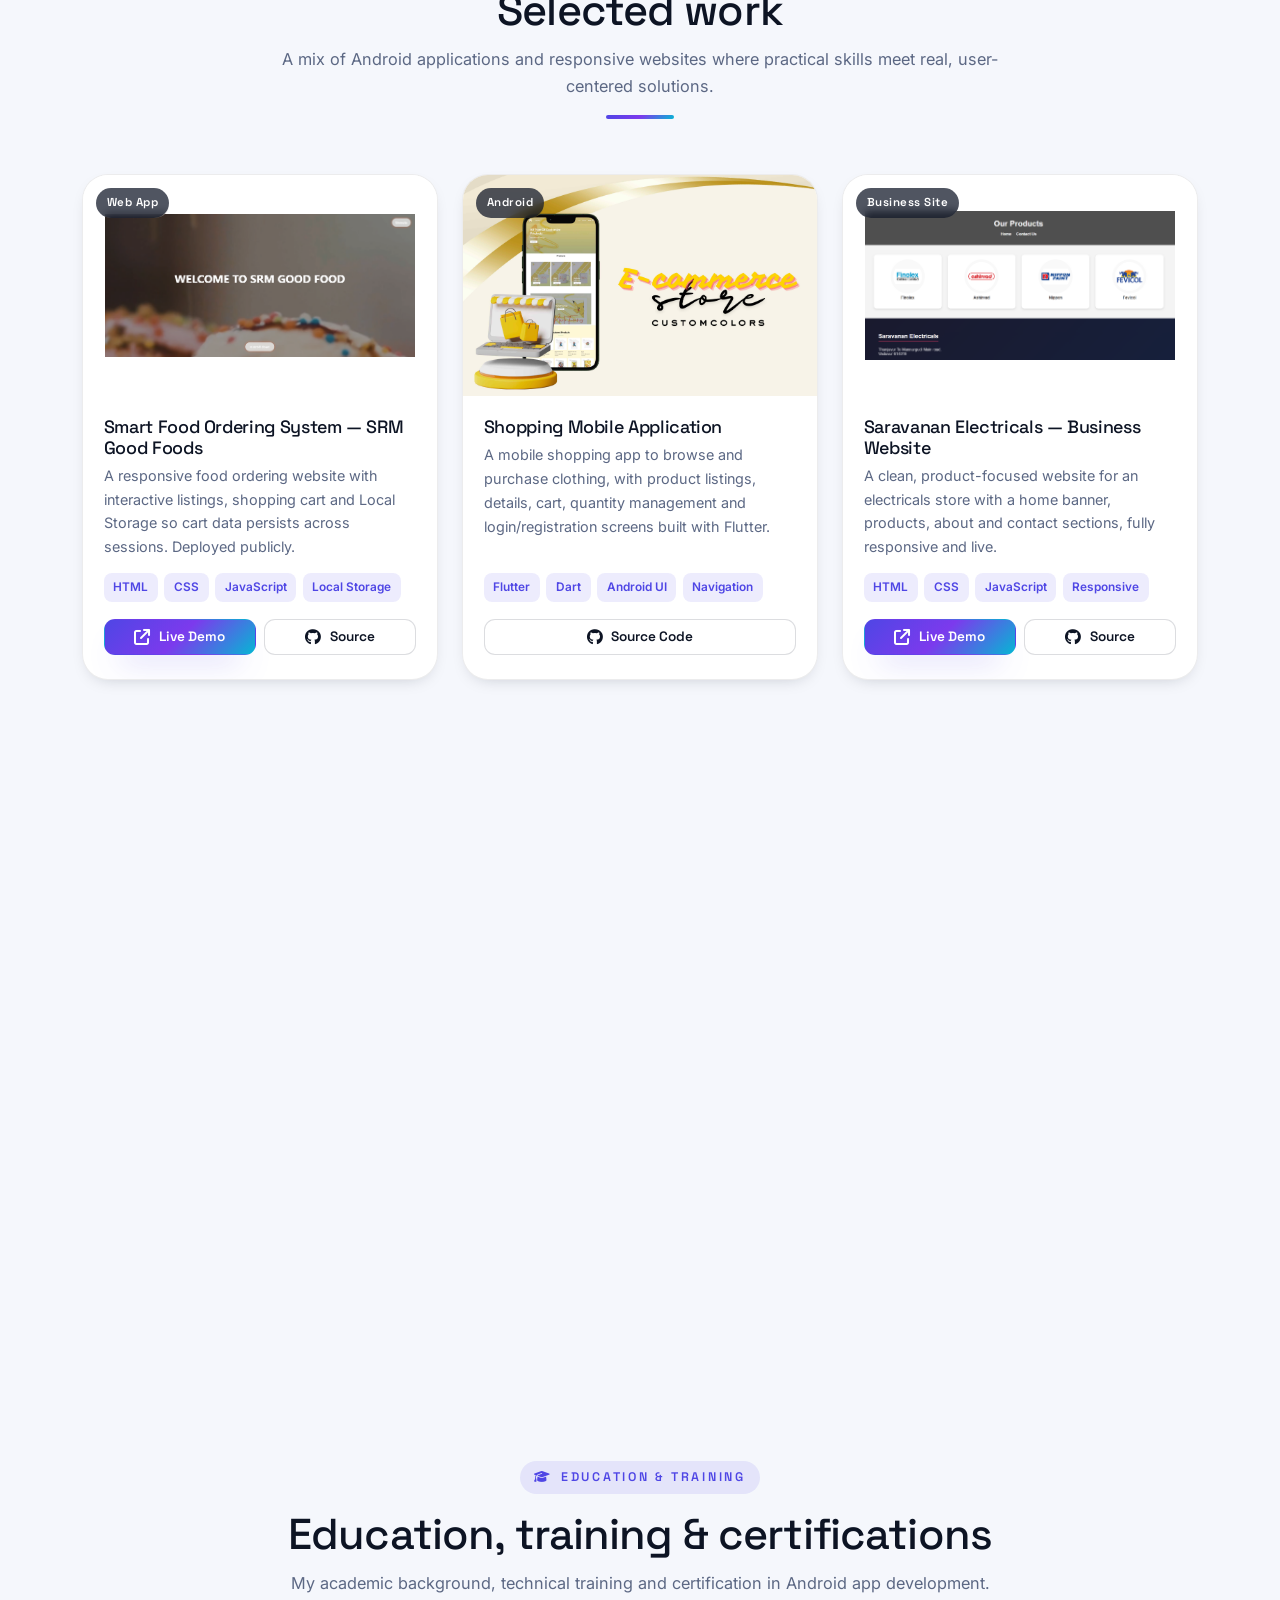
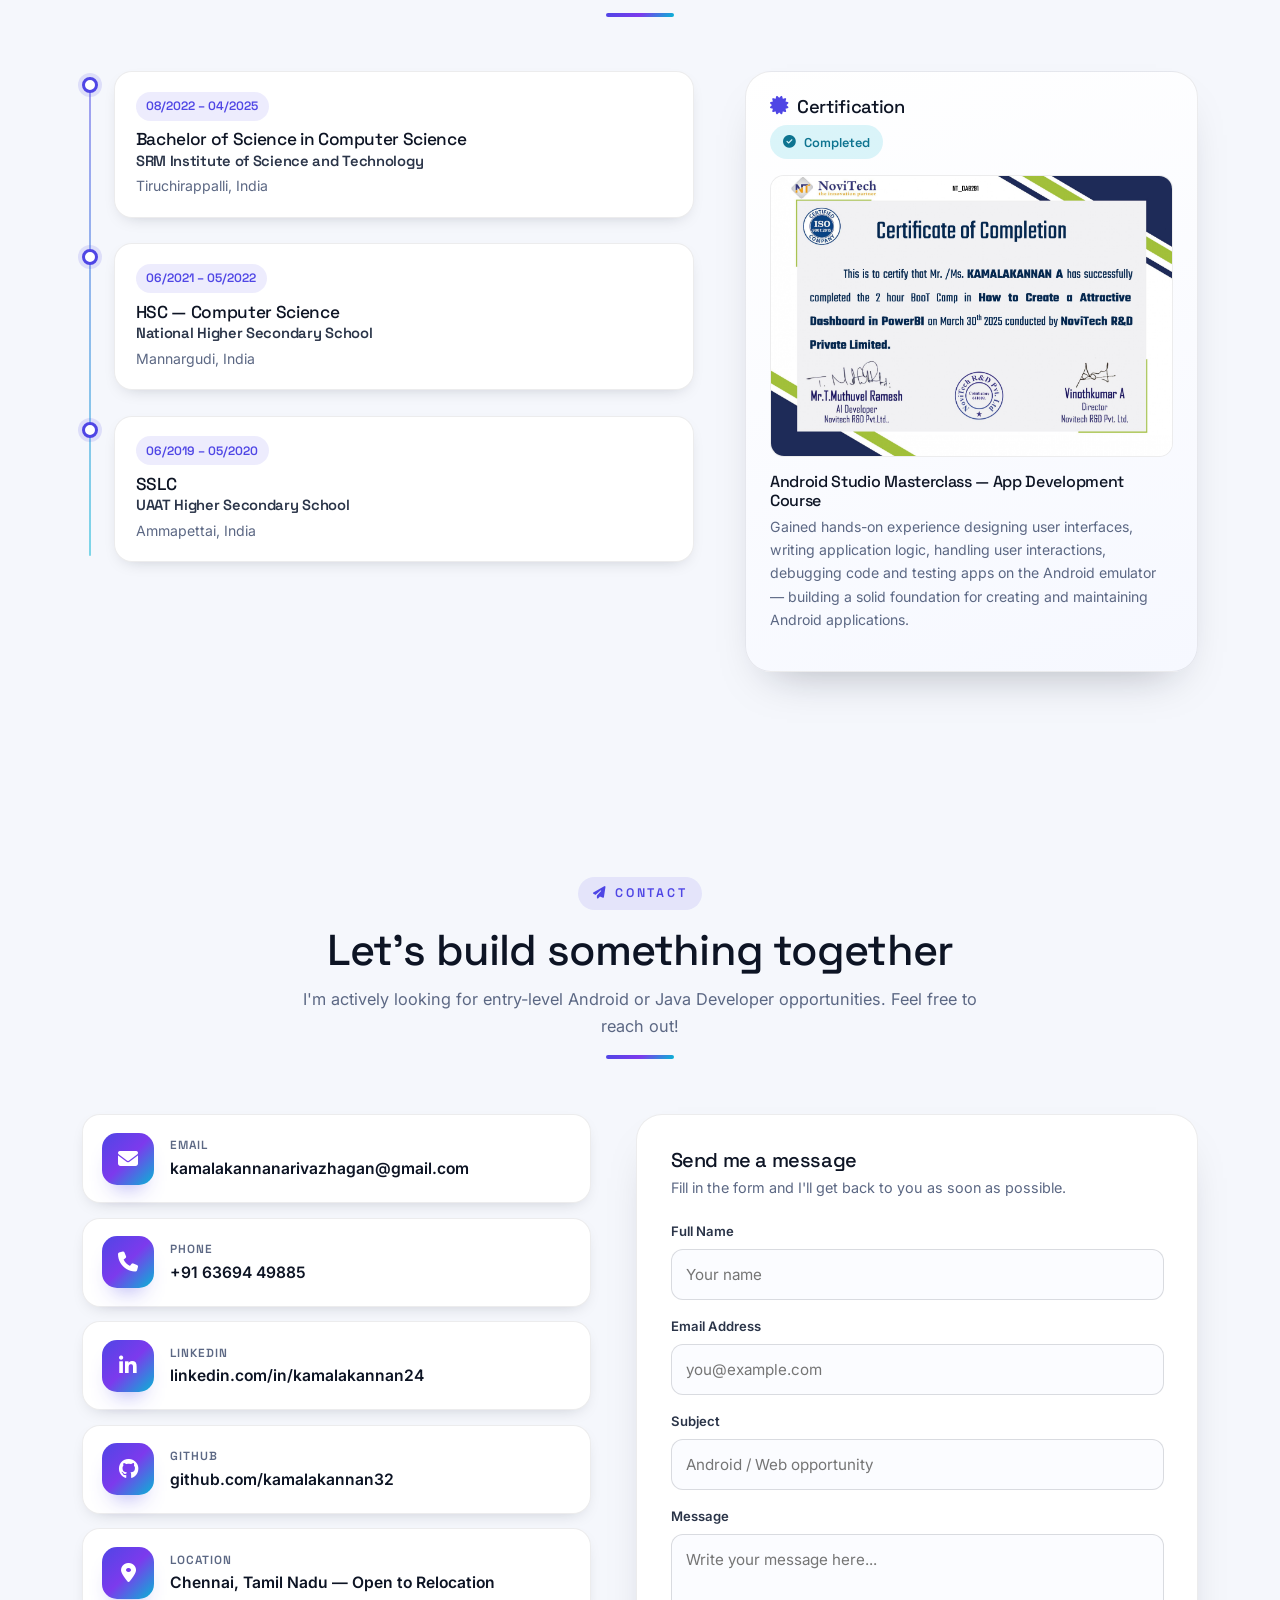
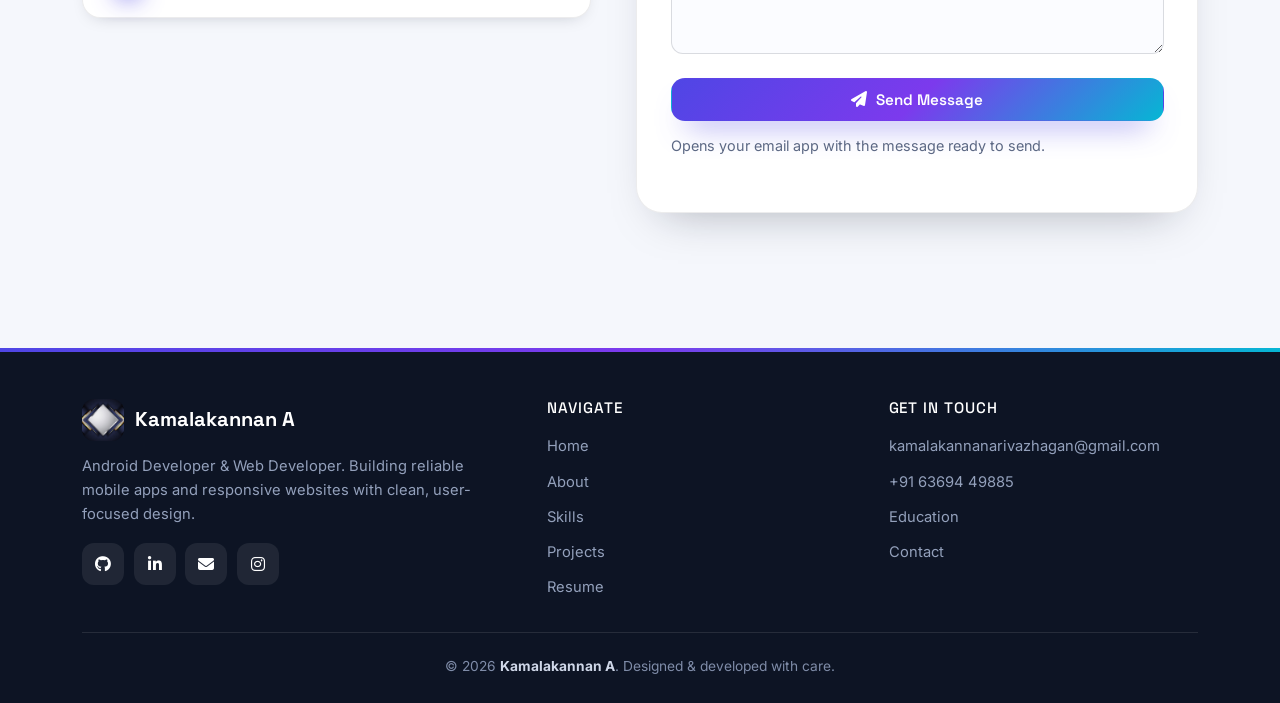
==== commit cefd115c: "first commit for kamalakannan portfolio" ====
--- a/Kamalakannan-portfolio-master/index.html
+++ b/Kamalakannan-portfolio-master/index.html
@@ -53,8 +53,7 @@
                     <a href="resume.html" class="btn-x btn-primary btn-sm-x nav-cta">
                         <i class="fa-solid fa-file-arrow-down"></i> Hire Me
                     </a>
-                </div>  
-            
+                </div> 
             
             </div>
         </nav>
